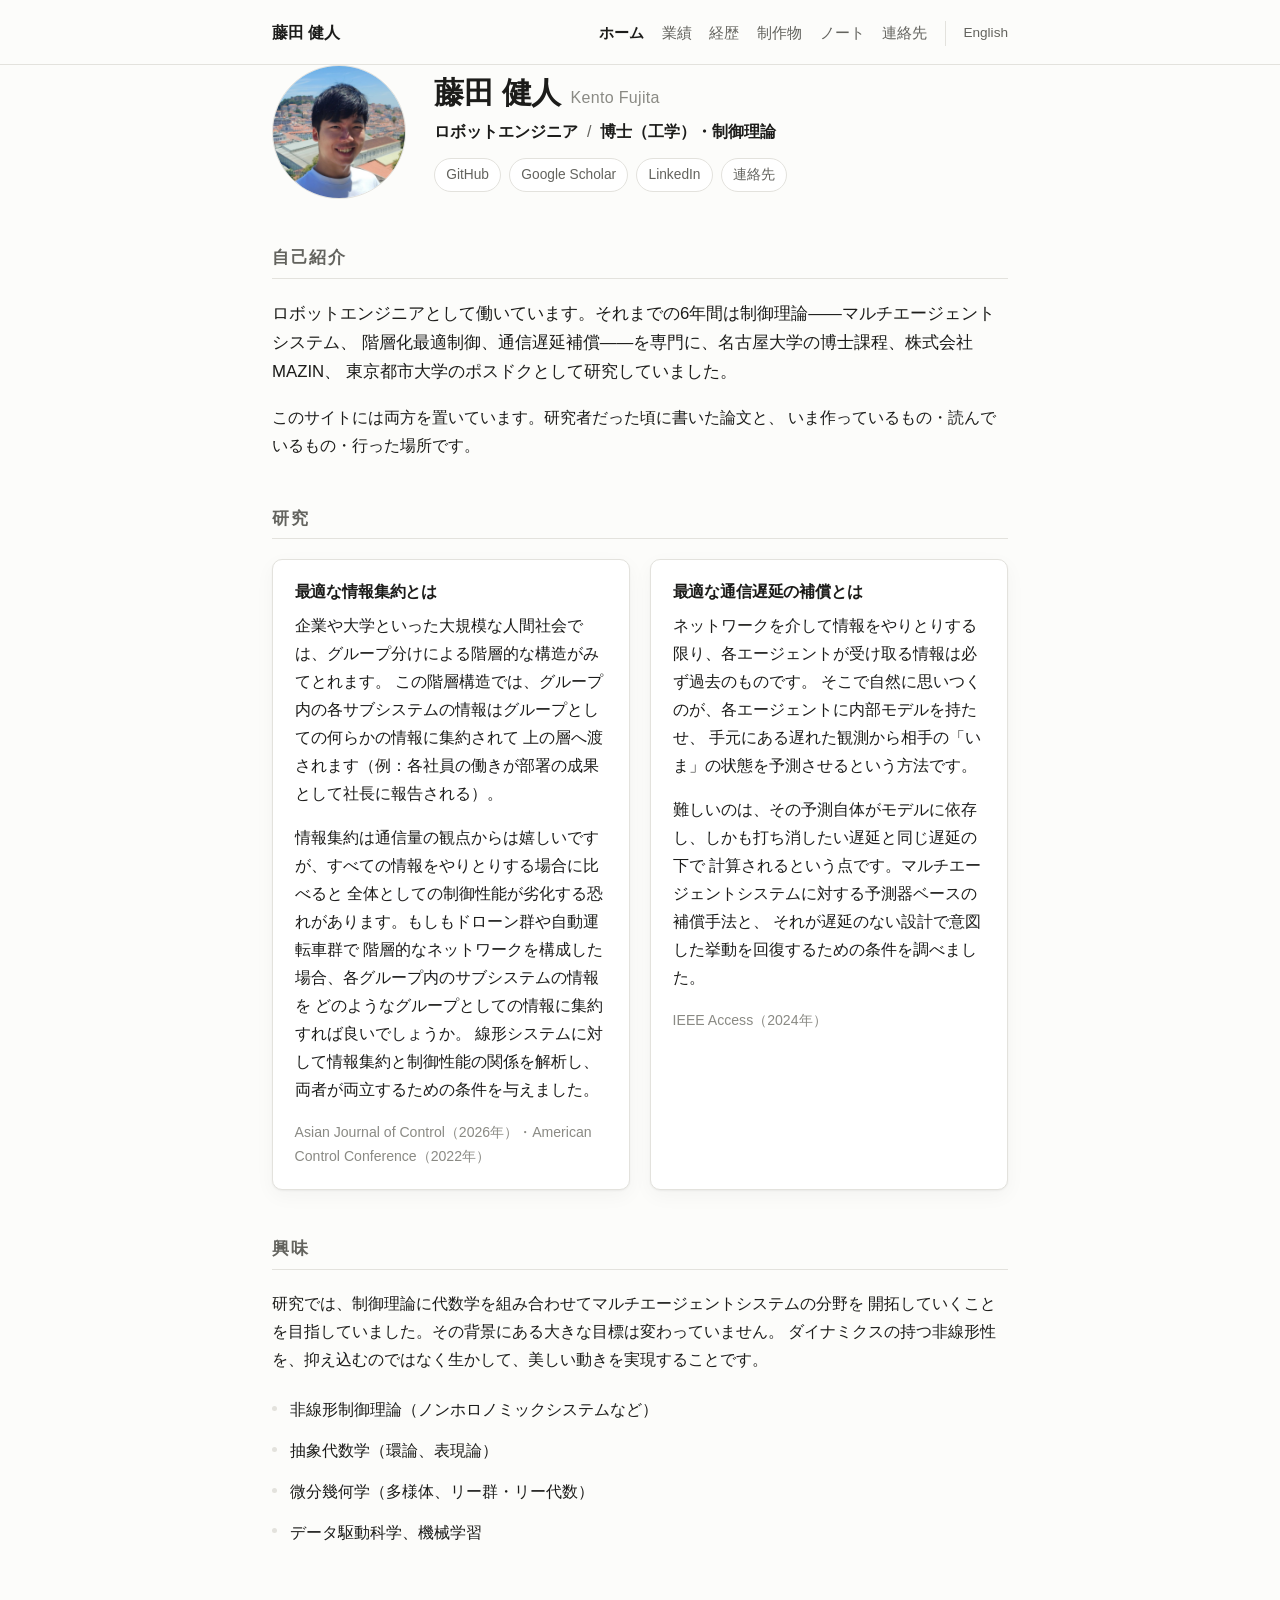
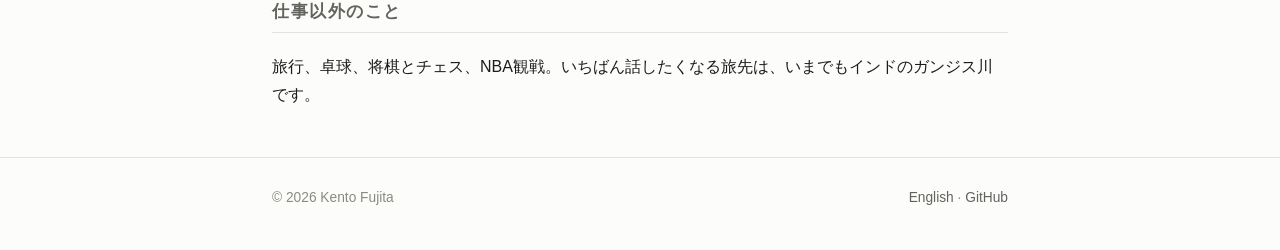
==== ja/index.html @ 8de70c78 "Initial site: bilingual personal site on GitHub Pages Migrated from Google Sites (sites.google.com/v" ====
<!doctype html>
<html lang="ja">
<head>
<meta charset="utf-8">
<meta name="viewport" content="width=device-width, initial-scale=1">
<title>藤田健人</title>
<meta name="description" content="藤田健人（Kento Fujita）— ロボットエンジニア、博士（工学）。マルチエージェントシステム、階層化最適制御、通信遅延補償。">
<link rel="stylesheet" href="/assets/style.css">
</head>
<body>

<header class="site-header">
  <div class="wrap">
    <a class="brand" href="/ja/">藤田 健人</a>
    <nav class="site-nav">
      <a href="/ja/" aria-current="page">ホーム</a>
      <a href="/ja/publications.html">業績</a>
      <a href="/ja/cv.html">経歴</a>
      <a href="/ja/works.html">制作物</a>
      <a href="/ja/notes/">ノート</a>
      <a href="/ja/contact.html">連絡先</a>
      <span class="lang-switch"><a href="/">English</a></span>
    </nav>
  </div>
</header>

<main class="wrap">

  <div class="hero">
    <img class="hero-photo" src="/assets/img/profile.jpg" alt="藤田健人" width="600" height="600">
    <div class="hero-text">
      <h1>藤田 健人<span class="name-ja">Kento Fujita</span></h1>
      <p class="role"><strong>ロボットエンジニア</strong> &nbsp;/&nbsp; <strong>博士（工学）・制御理論</strong></p>
      <ul class="linkrow">
        <li><a href="https://github.com/KennyFujita">GitHub</a></li>
        <li><a href="https://scholar.google.com/citations?hl=en&amp;user=qDLfMhMAAAAJ">Google Scholar</a></li>
        <li><a href="https://www.linkedin.com/in/fujita-kento-control/">LinkedIn</a></li>
        <li><a href="/ja/contact.html">連絡先</a></li>
      </ul>
    </div>
  </div>

  <section>
    <h2>自己紹介</h2>
    <p class="lead">
      ロボットエンジニアとして働いています。それまでの6年間は制御理論——マルチエージェントシステム、
      階層化最適制御、通信遅延補償——を専門に、名古屋大学の博士課程、株式会社MAZIN、
      東京都市大学のポスドクとして研究していました。
    </p>
    <p>
      このサイトには両方を置いています。研究者だった頃に書いた論文と、
      いま作っているもの・読んでいるもの・行った場所です。
    </p>
  </section>

  <section>
    <h2>研究</h2>
    <div class="cards">

      <article class="card">
        <h3>最適な情報集約とは</h3>
        <p>
          企業や大学といった大規模な人間社会では、グループ分けによる階層的な構造がみてとれます。
          この階層構造では、グループ内の各サブシステムの情報はグループとしての何らかの情報に集約されて
          上の層へ渡されます（例：各社員の働きが部署の成果として社長に報告される）。
        </p>
        <p>
          情報集約は通信量の観点からは嬉しいですが、すべての情報をやりとりする場合に比べると
          全体としての制御性能が劣化する恐れがあります。もしもドローン群や自動運転車群で
          階層的なネットワークを構成した場合、各グループ内のサブシステムの情報を
          どのようなグループとしての情報に集約すれば良いでしょうか。
          線形システムに対して情報集約と制御性能の関係を解析し、
          両者が両立するための条件を与えました。
        </p>
        <p class="note">
          Asian Journal of Control（2026年）・American Control Conference（2022年）
        </p>
      </article>

      <article class="card">
        <h3>最適な通信遅延の補償とは</h3>
        <p>
          ネットワークを介して情報をやりとりする限り、各エージェントが受け取る情報は必ず過去のものです。
          そこで自然に思いつくのが、各エージェントに内部モデルを持たせ、
          手元にある遅れた観測から相手の「いま」の状態を予測させるという方法です。
        </p>
        <p>
          難しいのは、その予測自体がモデルに依存し、しかも打ち消したい遅延と同じ遅延の下で
          計算されるという点です。マルチエージェントシステムに対する予測器ベースの補償手法と、
          それが遅延のない設計で意図した挙動を回復するための条件を調べました。
        </p>
        <p class="note">
          IEEE Access（2024年）
        </p>
      </article>

    </div>
  </section>

  <section>
    <h2>興味</h2>
    <p>
      研究では、制御理論に代数学を組み合わせてマルチエージェントシステムの分野を
      開拓していくことを目指していました。その背景にある大きな目標は変わっていません。
      ダイナミクスの持つ非線形性を、抑え込むのではなく生かして、美しい動きを実現することです。
    </p>
    <ul class="plain-list">
      <li>非線形制御理論（ノンホロノミックシステムなど）</li>
      <li>抽象代数学（環論、表現論）</li>
      <li>微分幾何学（多様体、リー群・リー代数）</li>
      <li>データ駆動科学、機械学習</li>
    </ul>
  </section>

  <section>
    <h2>仕事以外のこと</h2>
    <p>
      旅行、卓球、将棋とチェス、NBA観戦。いちばん話したくなる旅先は、いまでもインドのガンジス川です。
    </p>
  </section>

</main>

<footer class="site-footer">
  <div class="wrap">
    <span>© 2026 Kento Fujita</span>
    <span><a href="/">English</a> · <a href="https://github.com/KennyFujita">GitHub</a></span>
  </div>
</footer>

</body>
</html>
---- assets/style.css ----
/* ==========================================================================
   Kento Fujita — personal site
   Single stylesheet for every page (English and Japanese).
   No build step, no external fonts, no JavaScript.
   ========================================================================== */

:root {
  --bg: #fcfcfa;
  --surface: #ffffff;
  --fg: #1c1c1a;
  --muted: #63635e;
  --faint: #8a8a84;
  --border: #e3e2dd;
  --accent: #275b87;
  --accent-soft: #eef3f8;
  --shadow: 0 1px 2px rgba(20, 20, 18, 0.05), 0 6px 20px rgba(20, 20, 18, 0.04);
  --radius: 10px;
  --measure: 46rem;
}

@media (prefers-color-scheme: dark) {
  :root {
    --bg: #16171a;
    --surface: #1e1f23;
    --fg: #e7e7e4;
    --muted: #a6a6a1;
    --faint: #85857f;
    --border: #2e3036;
    --accent: #8ab6dd;
    --accent-soft: #222932;
    --shadow: 0 1px 2px rgba(0, 0, 0, 0.3), 0 6px 20px rgba(0, 0, 0, 0.25);
  }
}

/* The theme toggle on hosted pages stamps data-theme on <html>; it must win. */
:root[data-theme="light"] {
  --bg: #fcfcfa;
  --surface: #ffffff;
  --fg: #1c1c1a;
  --muted: #63635e;
  --faint: #8a8a84;
  --border: #e3e2dd;
  --accent: #275b87;
  --accent-soft: #eef3f8;
}

:root[data-theme="dark"] {
  --bg: #16171a;
  --surface: #1e1f23;
  --fg: #e7e7e4;
  --muted: #a6a6a1;
  --faint: #85857f;
  --border: #2e3036;
  --accent: #8ab6dd;
  --accent-soft: #222932;
}

/* --------------------------------------------------------------- base ---- */

html {
  -webkit-text-size-adjust: 100%;
}

body {
  margin: 0;
  background: var(--bg);
  color: var(--fg);
  font-family: -apple-system, BlinkMacSystemFont, "Segoe UI", "Helvetica Neue",
    "Hiragino Sans", "Hiragino Kaku Gothic ProN", "Noto Sans JP", Meiryo,
    sans-serif;
  font-size: 16px;
  line-height: 1.75;
  font-feature-settings: "palt" 1;
}

a {
  color: var(--accent);
  text-decoration: none;
  border-bottom: 1px solid transparent;
}

a:hover {
  border-bottom-color: currentColor;
}

h1,
h2,
h3 {
  line-height: 1.35;
  font-weight: 650;
  letter-spacing: -0.01em;
}

p {
  margin: 0 0 1em;
}

img {
  max-width: 100%;
  height: auto;
}

code {
  font-family: ui-monospace, SFMono-Regular, Menlo, Consolas, monospace;
  font-size: 0.9em;
  background: var(--accent-soft);
  padding: 0.1em 0.35em;
  border-radius: 4px;
}

/* ------------------------------------------------------------- layout ---- */

.wrap {
  max-width: var(--measure);
  margin: 0 auto;
  padding: 0 1.25rem;
}

main {
  padding: 2.5rem 0 4rem;
}

section {
  margin: 0 0 3rem;
}

section > h2 {
  font-size: 1.05rem;
  text-transform: uppercase;
  letter-spacing: 0.09em;
  color: var(--muted);
  font-weight: 600;
  margin: 0 0 1.25rem;
  padding-bottom: 0.5rem;
  border-bottom: 1px solid var(--border);
}

/* ------------------------------------------------------------- header ---- */

.site-header {
  border-bottom: 1px solid var(--border);
  background: var(--bg);
}

.site-header .wrap {
  display: flex;
  flex-wrap: wrap;
  align-items: baseline;
  gap: 0.5rem 1.5rem;
  padding-top: 1.1rem;
  padding-bottom: 1.1rem;
}

.brand {
  font-weight: 650;
  font-size: 1.02rem;
  color: var(--fg);
  letter-spacing: -0.01em;
  border-bottom: none;
}

.brand:hover {
  color: var(--accent);
}

.site-nav {
  display: flex;
  flex-wrap: wrap;
  gap: 0.25rem 1.1rem;
  margin-left: auto;
  font-size: 0.92rem;
}

.site-nav a {
  color: var(--muted);
  border-bottom: none;
}

.site-nav a:hover {
  color: var(--fg);
}

.site-nav a[aria-current="page"] {
  color: var(--fg);
  font-weight: 600;
}

.lang-switch {
  font-size: 0.85rem;
  color: var(--faint);
  padding-left: 1.1rem;
  border-left: 1px solid var(--border);
}

/* --------------------------------------------------------------- hero ---- */

.hero {
  display: flex;
  flex-wrap: wrap;
  align-items: center;
  gap: 1.75rem;
  margin-bottom: 3rem;
}

.hero-photo {
  width: 132px;
  height: 132px;
  border-radius: 50%;
  object-fit: cover;
  background: var(--accent-soft);
  border: 1px solid var(--border);
  flex: none;
}

.hero-photo--placeholder {
  display: flex;
  align-items: center;
  justify-content: center;
  color: var(--faint);
  font-size: 0.72rem;
  text-align: center;
  line-height: 1.4;
  padding: 0.5rem;
  box-sizing: border-box;
}

.hero-text {
  flex: 1 1 16rem;
}

.hero h1 {
  margin: 0 0 0.3rem;
  font-size: 1.9rem;
}

.hero .name-ja {
  color: var(--faint);
  font-size: 1rem;
  font-weight: 400;
  margin-left: 0.6rem;
  letter-spacing: 0.02em;
}

.hero .role {
  margin: 0 0 0.75rem;
  color: var(--muted);
  font-size: 1rem;
}

.hero .role strong {
  color: var(--fg);
  font-weight: 600;
}

/* -------------------------------------------------------------- links ---- */

.linkrow {
  display: flex;
  flex-wrap: wrap;
  gap: 0.5rem;
  margin: 0;
  padding: 0;
  list-style: none;
}

.linkrow a {
  display: inline-block;
  font-size: 0.86rem;
  padding: 0.25rem 0.7rem;
  border: 1px solid var(--border);
  border-radius: 999px;
  color: var(--muted);
  background: var(--surface);
}

.linkrow a:hover {
  color: var(--accent);
  border-color: var(--accent);
}

/* ---------------------------------------------------------- text bits ---- */

.lead {
  font-size: 1.05rem;
}

.muted {
  color: var(--muted);
}

.note {
  font-size: 0.88rem;
  color: var(--faint);
}

/* ------------------------------------------------------------- cards ----- */

.cards {
  display: grid;
  gap: 1.25rem;
  grid-template-columns: repeat(auto-fit, minmax(17rem, 1fr));
}

.card {
  background: var(--surface);
  border: 1px solid var(--border);
  border-radius: var(--radius);
  padding: 1.25rem 1.35rem;
  box-shadow: var(--shadow);
}

.card h3 {
  margin: 0 0 0.6rem;
  font-size: 1.02rem;
}

.card p:last-child {
  margin-bottom: 0;
}

.card .card-meta {
  font-size: 0.82rem;
  color: var(--faint);
  margin-bottom: 0.5rem;
}

/* ------------------------------------------------------- publications ---- */

.pub-group {
  margin-bottom: 2.25rem;
}

.pub-group h3 {
  font-size: 0.95rem;
  margin: 0 0 0.9rem;
  color: var(--fg);
}

.pub-list {
  margin: 0;
  padding: 0;
  list-style: none;
  counter-reset: pub;
}

.pub-list > li {
  position: relative;
  padding: 0 0 1.05rem 2.2rem;
  counter-increment: pub;
}

.pub-list > li::before {
  content: "[" counter(pub) "]";
  position: absolute;
  left: 0;
  top: 0;
  color: var(--faint);
  font-size: 0.85rem;
  font-variant-numeric: tabular-nums;
}

.pub-list .authors {
  color: var(--fg);
}

.pub-list .title {
  font-weight: 600;
}

.pub-list .venue {
  color: var(--muted);
  font-style: italic;
}

.pub-list .orig {
  display: block;
  font-size: 0.85rem;
  color: var(--faint);
  font-style: normal;
}

.pub-list .self {
  text-decoration: underline;
  text-underline-offset: 0.2em;
  text-decoration-thickness: 1px;
}

.pub-list .award {
  display: inline-block;
  font-size: 0.78rem;
  color: var(--accent);
  background: var(--accent-soft);
  border-radius: 4px;
  padding: 0 0.4em;
  margin-left: 0.3em;
  white-space: nowrap;
}

/* ----------------------------------------------------------------- cv ---- */

.timeline {
  margin: 0;
  padding: 0;
  list-style: none;
}

.timeline > li {
  display: flex;
  flex-wrap: wrap;
  gap: 0.1rem 1.5rem;
  padding: 0.75rem 0;
  border-bottom: 1px dashed var(--border);
}

.timeline > li:last-child {
  border-bottom: none;
}

.timeline .when {
  flex: 0 0 9.5rem;
  color: var(--muted);
  font-size: 0.88rem;
  font-variant-numeric: tabular-nums;
  padding-top: 0.15rem;
}

.timeline .what {
  flex: 1 1 16rem;
}

.timeline .what strong {
  font-weight: 600;
}

.timeline .what .sub {
  display: block;
  color: var(--muted);
  font-size: 0.89rem;
}

.plain-list {
  margin: 0;
  padding: 0;
  list-style: none;
}

.plain-list > li {
  padding: 0.4rem 0 0.4rem 1.1rem;
  position: relative;
}

.plain-list > li::before {
  content: "";
  position: absolute;
  left: 0;
  top: 1.02em;
  width: 5px;
  height: 5px;
  border-radius: 50%;
  background: var(--border);
}

.plain-list .when {
  color: var(--faint);
  font-size: 0.88rem;
}

/* -------------------------------------------------------------- notes ---- */

.note-list {
  margin: 0;
  padding: 0;
  list-style: none;
}

.note-list > li {
  padding: 0.85rem 0;
  border-bottom: 1px solid var(--border);
  display: flex;
  flex-wrap: wrap;
  align-items: baseline;
  gap: 0.3rem 0.9rem;
}

.note-list .date {
  color: var(--faint);
  font-size: 0.85rem;
  font-variant-numeric: tabular-nums;
  flex: 0 0 6rem;
}

.tag {
  display: inline-block;
  font-size: 0.74rem;
  letter-spacing: 0.04em;
  text-transform: uppercase;
  color: var(--muted);
  border: 1px solid var(--border);
  border-radius: 999px;
  padding: 0 0.55em;
}

.empty-state {
  border: 1px dashed var(--border);
  border-radius: var(--radius);
  padding: 2rem 1.5rem;
  text-align: center;
  color: var(--muted);
}

/* ------------------------------------------------------------- footer ---- */

.site-footer {
  border-top: 1px solid var(--border);
  padding: 1.75rem 0 2.5rem;
  color: var(--faint);
  font-size: 0.86rem;
}

.site-footer .wrap {
  display: flex;
  flex-wrap: wrap;
  gap: 0.4rem 1.25rem;
  justify-content: space-between;
}

.site-footer a {
  color: var(--muted);
}

/* --------------------------------------------------------- small screens - */

@media (max-width: 34rem) {
  .hero {
    gap: 1.25rem;
  }

  .hero-photo {
    width: 96px;
    height: 96px;
  }

  .hero h1 {
    font-size: 1.6rem;
  }

  .hero .name-ja {
    display: block;
    margin-left: 0;
  }

  .timeline .when {
    flex-basis: 100%;
  }

  .note-list .date {
    flex-basis: auto;
  }
}

/* ---------------------------------------------------------------- print -- */

@media print {
  .site-header,
  .site-footer,
  .linkrow {
    display: none;
  }

  body {
    background: #fff;
    color: #000;
    font-size: 11pt;
  }

  a {
    color: #000;
  }
}
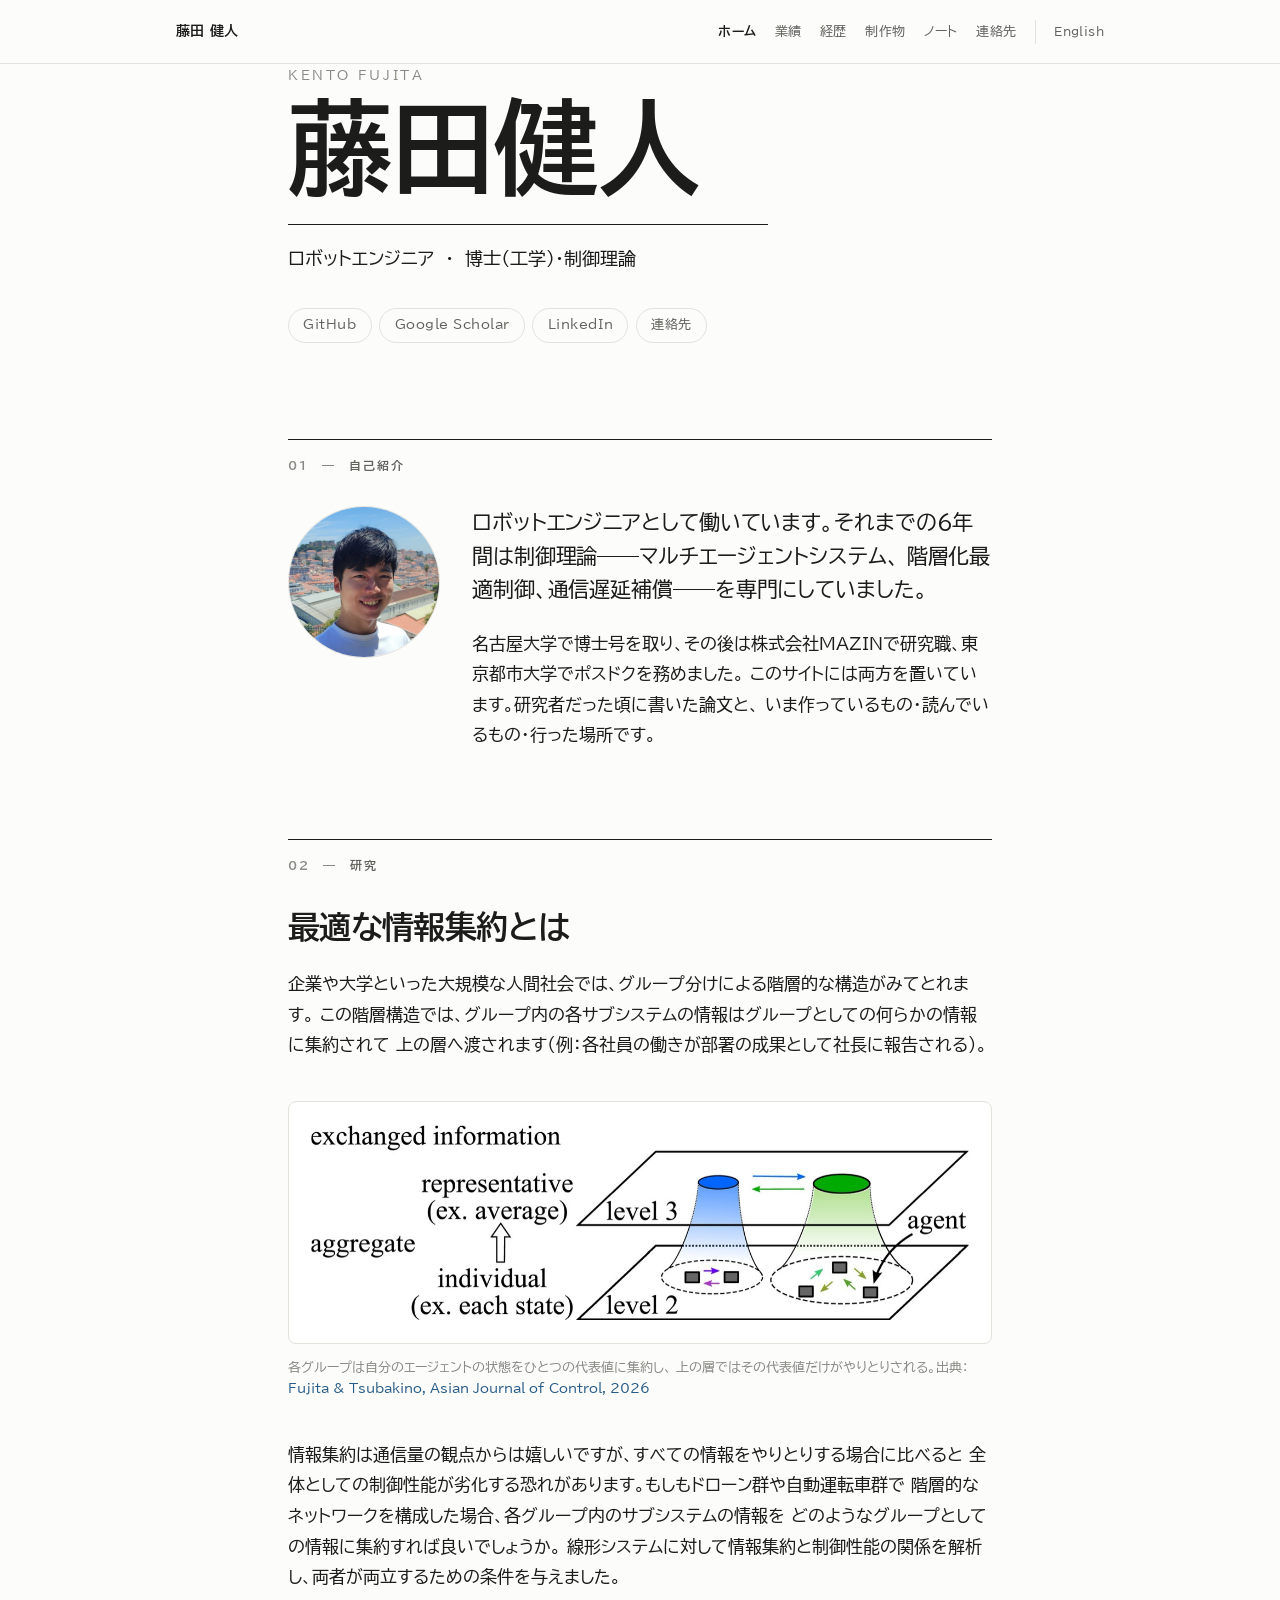
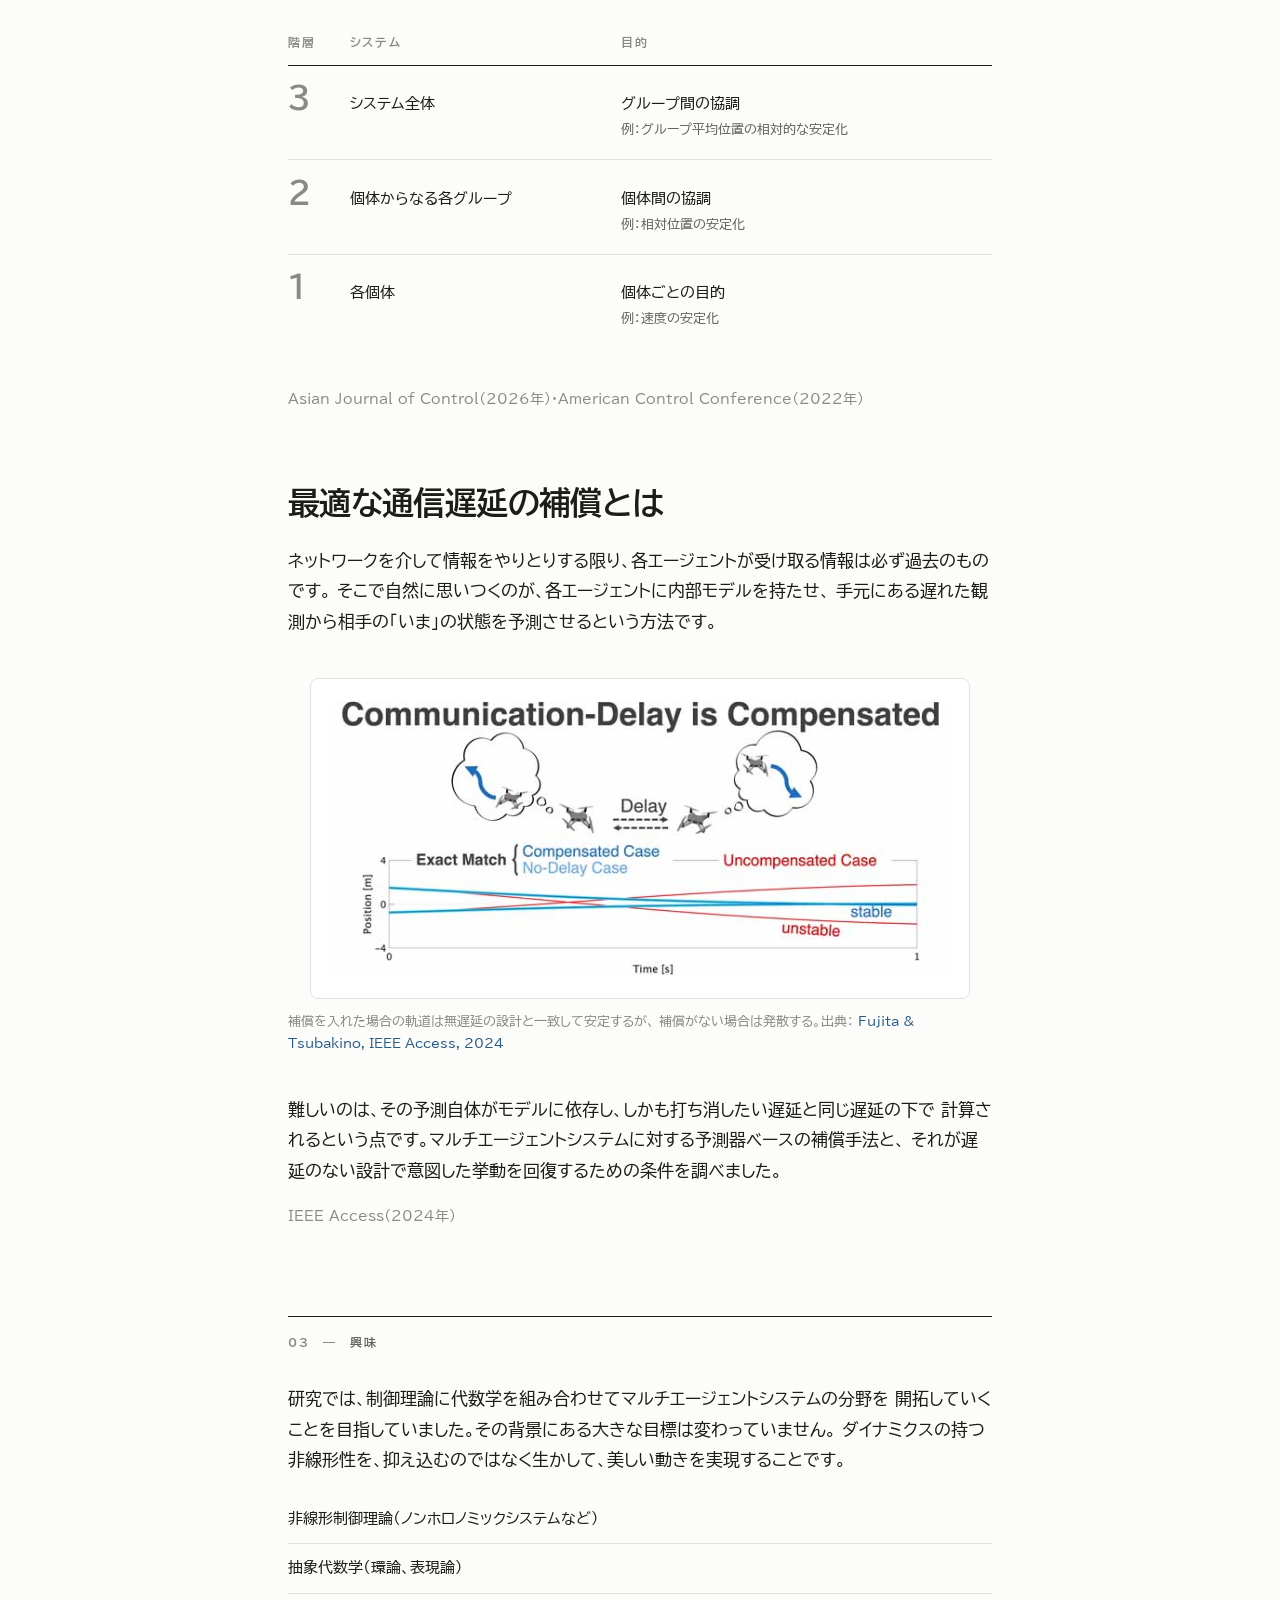
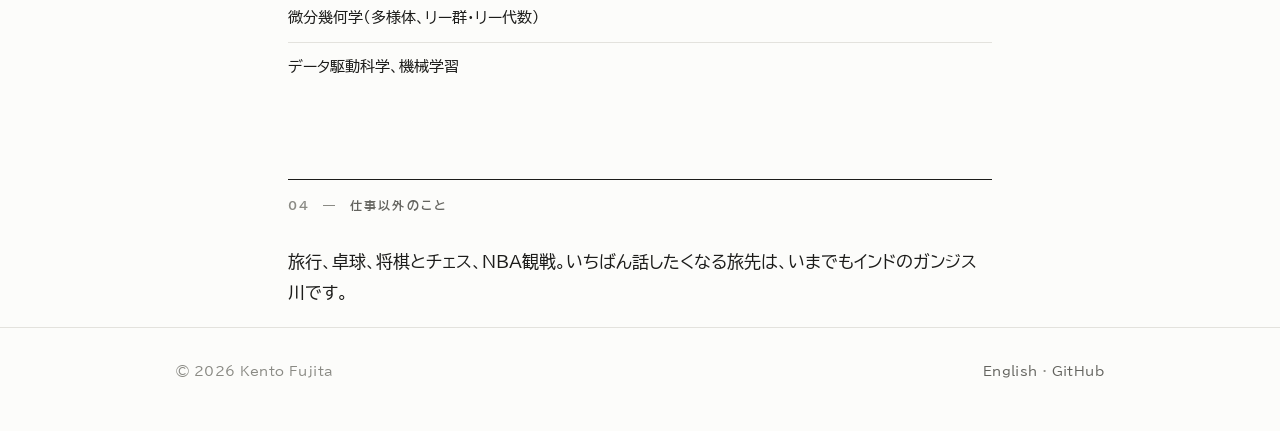
==== commit 379664aa: "Redesign around type scale, and illustrate both research topics - style: display type up to ~6.5x bo" ====
--- a/ja/index.html
+++ b/ja/index.html
@@ -27,74 +27,120 @@
 <main class="wrap">
 
   <div class="hero">
-    <img class="hero-photo" src="/assets/img/profile.jpg" alt="藤田健人" width="600" height="600">
-    <div class="hero-text">
-      <h1>藤田 健人<span class="name-ja">Kento Fujita</span></h1>
-      <p class="role"><strong>ロボットエンジニア</strong> &nbsp;/&nbsp; <strong>博士（工学）・制御理論</strong></p>
-      <ul class="linkrow">
-        <li><a href="https://github.com/KennyFujita">GitHub</a></li>
-        <li><a href="https://scholar.google.com/citations?hl=en&amp;user=qDLfMhMAAAAJ">Google Scholar</a></li>
-        <li><a href="https://www.linkedin.com/in/fujita-kento-control/">LinkedIn</a></li>
-        <li><a href="/ja/contact.html">連絡先</a></li>
-      </ul>
-    </div>
+    <p class="hero-latin">Kento Fujita</p>
+    <h1 class="hero-name">藤田健人</h1>
+    <p class="hero-role">ロボットエンジニア &nbsp;·&nbsp; 博士（工学）・制御理論</p>
+    <ul class="linkrow">
+      <li><a href="https://github.com/KennyFujita">GitHub</a></li>
+      <li><a href="https://scholar.google.com/citations?hl=en&amp;user=qDLfMhMAAAAJ">Google Scholar</a></li>
+      <li><a href="https://www.linkedin.com/in/fujita-kento-control/">LinkedIn</a></li>
+      <li><a href="/ja/contact.html">連絡先</a></li>
+    </ul>
   </div>
 
   <section>
     <h2>自己紹介</h2>
-    <p class="lead">
-      ロボットエンジニアとして働いています。それまでの6年間は制御理論——マルチエージェントシステム、
-      階層化最適制御、通信遅延補償——を専門に、名古屋大学の博士課程、株式会社MAZIN、
-      東京都市大学のポスドクとして研究していました。
-    </p>
-    <p>
-      このサイトには両方を置いています。研究者だった頃に書いた論文と、
-      いま作っているもの・読んでいるもの・行った場所です。
-    </p>
+    <div class="about">
+      <img class="about-photo" src="/assets/img/profile.jpg" alt="藤田健人" width="600" height="600">
+      <div class="about-text">
+        <p class="lead">
+          ロボットエンジニアとして働いています。それまでの6年間は制御理論——マルチエージェントシステム、
+          階層化最適制御、通信遅延補償——を専門にしていました。
+        </p>
+        <p>
+          名古屋大学で博士号を取り、その後は株式会社MAZINで研究職、東京都市大学でポスドクを務めました。
+          このサイトには両方を置いています。研究者だった頃に書いた論文と、
+          いま作っているもの・読んでいるもの・行った場所です。
+        </p>
+      </div>
+    </div>
   </section>
 
   <section>
     <h2>研究</h2>
-    <div class="cards">
 
-      <article class="card">
-        <h3>最適な情報集約とは</h3>
-        <p>
-          企業や大学といった大規模な人間社会では、グループ分けによる階層的な構造がみてとれます。
-          この階層構造では、グループ内の各サブシステムの情報はグループとしての何らかの情報に集約されて
-          上の層へ渡されます（例：各社員の働きが部署の成果として社長に報告される）。
-        </p>
-        <p>
-          情報集約は通信量の観点からは嬉しいですが、すべての情報をやりとりする場合に比べると
-          全体としての制御性能が劣化する恐れがあります。もしもドローン群や自動運転車群で
-          階層的なネットワークを構成した場合、各グループ内のサブシステムの情報を
-          どのようなグループとしての情報に集約すれば良いでしょうか。
-          線形システムに対して情報集約と制御性能の関係を解析し、
-          両者が両立するための条件を与えました。
-        </p>
-        <p class="note">
-          Asian Journal of Control（2026年）・American Control Conference（2022年）
-        </p>
-      </article>
+    <article class="research-item">
+      <h3>最適な情報集約とは</h3>
+      <p>
+        企業や大学といった大規模な人間社会では、グループ分けによる階層的な構造がみてとれます。
+        この階層構造では、グループ内の各サブシステムの情報はグループとしての何らかの情報に集約されて
+        上の層へ渡されます（例：各社員の働きが部署の成果として社長に報告される）。
+      </p>
 
-      <article class="card">
-        <h3>最適な通信遅延の補償とは</h3>
-        <p>
-          ネットワークを介して情報をやりとりする限り、各エージェントが受け取る情報は必ず過去のものです。
-          そこで自然に思いつくのが、各エージェントに内部モデルを持たせ、
-          手元にある遅れた観測から相手の「いま」の状態を予測させるという方法です。
-        </p>
-        <p>
-          難しいのは、その予測自体がモデルに依存し、しかも打ち消したい遅延と同じ遅延の下で
-          計算されるという点です。マルチエージェントシステムに対する予測器ベースの補償手法と、
-          それが遅延のない設計で意図した挙動を回復するための条件を調べました。
-        </p>
-        <p class="note">
-          IEEE Access（2024年）
-        </p>
-      </article>
+      <figure>
+        <img src="/assets/img/fig-aggregation.jpg" alt="下の層にいる各グループのエージェントの状態が、ひとつの代表値に集約され、上の層ではその代表値だけがやりとりされる様子">
+        <figcaption>
+          各グループは自分のエージェントの状態をひとつの代表値に集約し、
+          上の層ではその代表値だけがやりとりされる。出典：
+          <a href="https://doi.org/10.1002/asjc.3786">Fujita &amp; Tsubakino, Asian Journal of Control, 2026</a>
+        </figcaption>
+      </figure>
 
-    </div>
+      <p>
+        情報集約は通信量の観点からは嬉しいですが、すべての情報をやりとりする場合に比べると
+        全体としての制御性能が劣化する恐れがあります。もしもドローン群や自動運転車群で
+        階層的なネットワークを構成した場合、各グループ内のサブシステムの情報を
+        どのようなグループとしての情報に集約すれば良いでしょうか。
+        線形システムに対して情報集約と制御性能の関係を解析し、両者が両立するための条件を与えました。
+      </p>
+
+      <div class="table-scroll">
+        <table class="level-table">
+          <thead>
+            <tr><th>階層</th><th>システム</th><th>目的</th></tr>
+          </thead>
+          <tbody>
+            <tr>
+              <td class="lv">3</td>
+              <td>システム全体</td>
+              <td>グループ間の協調<span class="eg">例：グループ平均位置の相対的な安定化</span></td>
+            </tr>
+            <tr>
+              <td class="lv">2</td>
+              <td>個体からなる各グループ</td>
+              <td>個体間の協調<span class="eg">例：相対位置の安定化</span></td>
+            </tr>
+            <tr>
+              <td class="lv">1</td>
+              <td>各個体</td>
+              <td>個体ごとの目的<span class="eg">例：速度の安定化</span></td>
+            </tr>
+          </tbody>
+        </table>
+      </div>
+
+      <p class="note">
+        Asian Journal of Control（2026年）・American Control Conference（2022年）
+      </p>
+    </article>
+
+    <article class="research-item">
+      <h3>最適な通信遅延の補償とは</h3>
+      <p>
+        ネットワークを介して情報をやりとりする限り、各エージェントが受け取る情報は必ず過去のものです。
+        そこで自然に思いつくのが、各エージェントに内部モデルを持たせ、
+        手元にある遅れた観測から相手の「いま」の状態を予測させるという方法です。
+      </p>
+
+      <figure class="figure--natural">
+        <img src="/assets/img/fig-delay.jpg" alt="通信遅延のもとで各エージェントが互いの状態を予測する様子。補償ありの軌道は無遅延の場合と一致して安定し、補償なしの軌道は発散する。">
+        <figcaption>
+          補償を入れた場合の軌道は無遅延の設計と一致して安定するが、
+          補償がない場合は発散する。出典：
+          <a href="https://doi.org/10.1109/ACCESS.2024.3520957">Fujita &amp; Tsubakino, IEEE Access, 2024</a>
+        </figcaption>
+      </figure>
+
+      <p>
+        難しいのは、その予測自体がモデルに依存し、しかも打ち消したい遅延と同じ遅延の下で
+        計算されるという点です。マルチエージェントシステムに対する予測器ベースの補償手法と、
+        それが遅延のない設計で意図した挙動を回復するための条件を調べました。
+      </p>
+      <p class="note">
+        IEEE Access（2024年）
+      </p>
+    </article>
+
   </section>
 
   <section>
--- a/assets/style.css
+++ b/assets/style.css
@@ -1,8 +1,23 @@
 /* ==========================================================================
    Kento Fujita — personal site
    Single stylesheet for every page (English and Japanese).
-   No build step, no external fonts, no JavaScript.
+   No build step, no JavaScript.
+
+   Typography-led layout: the page is carried by scale contrast and whitespace
+   rather than imagery. Display type is ~4x the body size, sections are
+   numbered by CSS counters, and text sits on a narrow measure while figures
+   break out wider.
+
+   Japanese text uses BIZ UDPGothic (Morisawa, SIL OFL) — a universal-design
+   gothic. Google Fonts splits it into ~250 unicode-range subsets, so a page
+   only downloads the few chunks its characters actually need.
+   Latin text keeps the system UI font, which sits earlier in the stack.
    ========================================================================== */
+
+@import url("https://fonts.googleapis.com/css2?family=BIZ+UDPGothic:wght@400;700&display=swap");
+
+/* Palette is unchanged from the first version — only the type scale moved.
+   --rule is the hairline under section headings; it tracks the text colour. */
 
 :root {
   --bg: #fcfcfa;
@@ -11,11 +26,12 @@
   --muted: #63635e;
   --faint: #8a8a84;
   --border: #e3e2dd;
+  --rule: #1c1c1a;
   --accent: #275b87;
   --accent-soft: #eef3f8;
-  --shadow: 0 1px 2px rgba(20, 20, 18, 0.05), 0 6px 20px rgba(20, 20, 18, 0.04);
-  --radius: 10px;
-  --measure: 46rem;
+  --radius: 8px;
+  --measure: 44rem;
+  --wide: 58rem;
 }
 
 @media (prefers-color-scheme: dark) {
@@ -26,13 +42,12 @@
     --muted: #a6a6a1;
     --faint: #85857f;
     --border: #2e3036;
+    --rule: #e7e7e4;
     --accent: #8ab6dd;
     --accent-soft: #222932;
-    --shadow: 0 1px 2px rgba(0, 0, 0, 0.3), 0 6px 20px rgba(0, 0, 0, 0.25);
-  }
-}
-
-/* The theme toggle on hosted pages stamps data-theme on <html>; it must win. */
+  }
+}
+
 :root[data-theme="light"] {
   --bg: #fcfcfa;
   --surface: #ffffff;
@@ -40,6 +55,7 @@
   --muted: #63635e;
   --faint: #8a8a84;
   --border: #e3e2dd;
+  --rule: #1c1c1a;
   --accent: #275b87;
   --accent-soft: #eef3f8;
 }
@@ -51,6 +67,7 @@
   --muted: #a6a6a1;
   --faint: #85857f;
   --border: #2e3036;
+  --rule: #e7e7e4;
   --accent: #8ab6dd;
   --accent-soft: #222932;
 }
@@ -66,11 +83,10 @@
   background: var(--bg);
   color: var(--fg);
   font-family: -apple-system, BlinkMacSystemFont, "Segoe UI", "Helvetica Neue",
-    "Hiragino Sans", "Hiragino Kaku Gothic ProN", "Noto Sans JP", Meiryo,
-    sans-serif;
-  font-size: 16px;
-  line-height: 1.75;
-  font-feature-settings: "palt" 1;
+    "BIZ UDPGothic", "Hiragino Sans", "Hiragino Kaku Gothic ProN",
+    "Noto Sans JP", Meiryo, sans-serif;
+  font-size: 17px;
+  line-height: 1.8;
 }
 
 a {
@@ -83,16 +99,8 @@
   border-bottom-color: currentColor;
 }
 
-h1,
-h2,
-h3 {
-  line-height: 1.35;
-  font-weight: 650;
-  letter-spacing: -0.01em;
-}
-
 p {
-  margin: 0 0 1em;
+  margin: 0 0 1.1em;
 }
 
 img {
@@ -113,49 +121,124 @@
 .wrap {
   max-width: var(--measure);
   margin: 0 auto;
-  padding: 0 1.25rem;
+  padding: 0 1.5rem;
 }
 
 main {
-  padding: 2.5rem 0 4rem;
-}
-
-section {
-  margin: 0 0 3rem;
-}
-
-section > h2 {
-  font-size: 1.05rem;
+  padding: 4rem 0 6rem;
+  counter-reset: sec;
+}
+
+main > section {
+  margin: 0 0 5.5rem;
+  counter-increment: sec;
+}
+
+main > section:last-child {
+  margin-bottom: 0;
+}
+
+/* Numbered section rules: "01 — RESEARCH" over a hairline. */
+main > section > h2 {
+  font-size: 0.78rem;
+  font-weight: 600;
   text-transform: uppercase;
-  letter-spacing: 0.09em;
-  color: var(--muted);
-  font-weight: 600;
-  margin: 0 0 1.25rem;
-  padding-bottom: 0.5rem;
-  border-bottom: 1px solid var(--border);
+  letter-spacing: 0.18em;
+  color: var(--muted);
+  margin: 0 0 2rem;
+  padding-top: 1rem;
+  border-top: 1px solid var(--rule);
+  line-height: 1.5;
+}
+
+main > section > h2::before {
+  content: counter(sec, decimal-leading-zero) "\00a0\00a0—\00a0\00a0";
+  color: var(--faint);
+}
+
+/* --------------------------------------------------------------- hero ---- */
+
+.hero {
+  margin: 0 0 6rem;
+}
+
+.hero-name {
+  font-size: clamp(3.4rem, 13vw, 6.5rem);
+  line-height: 0.9;
+  letter-spacing: -0.04em;
+  font-weight: 700;
+  margin: 0 0 1.5rem;
+}
+
+:lang(ja) .hero-name {
+  letter-spacing: -0.01em;
+  line-height: 1.02;
+}
+
+.hero-latin {
+  font-size: 0.82rem;
+  letter-spacing: 0.2em;
+  text-transform: uppercase;
+  color: var(--faint);
+  margin: 0 0 0.4rem;
+}
+
+.hero-role {
+  font-size: 1.15rem;
+  color: var(--fg);
+  margin: 0 0 2rem;
+  padding-top: 1.1rem;
+  border-top: 1px solid var(--rule);
+  max-width: 30rem;
+}
+
+/* -------------------------------------------------------------- links ---- */
+
+.linkrow {
+  display: flex;
+  flex-wrap: wrap;
+  gap: 0.45rem;
+  margin: 0;
+  padding: 0;
+  list-style: none;
+}
+
+.linkrow a {
+  display: inline-block;
+  font-size: 0.82rem;
+  letter-spacing: 0.04em;
+  padding: 0.3rem 0.9rem;
+  border: 1px solid var(--border);
+  border-radius: 999px;
+  color: var(--muted);
+}
+
+.linkrow a:hover {
+  color: var(--accent);
+  border-color: var(--accent);
 }
 
 /* ------------------------------------------------------------- header ---- */
 
 .site-header {
   border-bottom: 1px solid var(--border);
-  background: var(--bg);
 }
 
 .site-header .wrap {
   display: flex;
   flex-wrap: wrap;
   align-items: baseline;
-  gap: 0.5rem 1.5rem;
-  padding-top: 1.1rem;
-  padding-bottom: 1.1rem;
+  gap: 0.4rem 1.5rem;
+  padding-top: 1.15rem;
+  padding-bottom: 1.15rem;
+  max-width: var(--wide);
 }
 
 .brand {
-  font-weight: 650;
-  font-size: 1.02rem;
+  font-weight: 700;
+  font-size: 0.9rem;
+  letter-spacing: 0.02em;
   color: var(--fg);
-  letter-spacing: -0.01em;
   border-bottom: none;
 }
 
@@ -166,9 +249,10 @@
 .site-nav {
   display: flex;
   flex-wrap: wrap;
-  gap: 0.25rem 1.1rem;
+  gap: 0.2rem 1.15rem;
   margin-left: auto;
-  font-size: 0.92rem;
+  font-size: 0.82rem;
+  letter-spacing: 0.03em;
 }
 
 .site-nav a {
@@ -182,136 +266,211 @@
 
 .site-nav a[aria-current="page"] {
   color: var(--fg);
-  font-weight: 600;
+  font-weight: 700;
 }
 
 .lang-switch {
-  font-size: 0.85rem;
-  color: var(--faint);
-  padding-left: 1.1rem;
+  font-size: 0.78rem;
+  color: var(--faint);
+  padding-left: 1.15rem;
   border-left: 1px solid var(--border);
 }
 
-/* --------------------------------------------------------------- hero ---- */
-
-.hero {
+/* -------------------------------------------------------------- about ---- */
+
+.about {
   display: flex;
   flex-wrap: wrap;
-  align-items: center;
-  gap: 1.75rem;
-  margin-bottom: 3rem;
-}
-
-.hero-photo {
-  width: 132px;
-  height: 132px;
+  gap: 2rem;
+  align-items: flex-start;
+}
+
+.about-photo {
+  width: 150px;
+  height: 150px;
   border-radius: 50%;
   object-fit: cover;
-  background: var(--accent-soft);
   border: 1px solid var(--border);
   flex: none;
 }
 
-.hero-photo--placeholder {
-  display: flex;
-  align-items: center;
-  justify-content: center;
-  color: var(--faint);
+.about-text {
+  flex: 1 1 20rem;
+}
+
+.about-text > :last-child {
+  margin-bottom: 0;
+}
+
+/* ---------------------------------------------------------- text bits ---- */
+
+/* The one paragraph per page that is allowed to be big. */
+.lead {
+  font-size: 1.3rem;
+  line-height: 1.6;
+  letter-spacing: -0.005em;
+  margin-bottom: 1.4rem;
+}
+
+.muted {
+  color: var(--muted);
+}
+
+.note {
+  font-size: 0.86rem;
+  line-height: 1.7;
+  color: var(--faint);
+}
+
+main > h1 {
+  font-size: clamp(2.2rem, 6vw, 3.2rem);
+  line-height: 1.05;
+  letter-spacing: -0.03em;
+  font-weight: 700;
+  margin: 0 0 0.6rem;
+}
+
+main > h1 + .note {
+  margin: 0 0 4rem;
+}
+
+/* ----------------------------------------------------------- research ---- */
+
+.research-item {
+  margin: 0 0 4.5rem;
+}
+
+.research-item:last-child {
+  margin-bottom: 0;
+}
+
+.research-item h3 {
+  font-size: clamp(1.5rem, 3.6vw, 2rem);
+  line-height: 1.25;
+  letter-spacing: -0.02em;
+  font-weight: 700;
+  margin: 0 0 1.4rem;
+  max-width: 24ch;
+}
+
+/* Figures break out wider than the text measure. */
+figure {
+  width: min(var(--wide), 100%);
+  margin: 2.5rem 0;
+}
+
+@media (min-width: 60rem) {
+  figure {
+    margin-left: 50%;
+    transform: translateX(-50%);
+  }
+}
+
+figure img {
+  display: block;
+  width: 100%;
+  box-sizing: border-box;
+  /* Paper figures are drawn on white; keep a light plate in both themes. */
+  background: #fff;
+  padding: 1.4rem;
+  border: 1px solid var(--border);
+  border-radius: var(--radius);
+}
+
+/* For source images that are smaller than the wide column — never upscale. */
+.figure--natural {
+  width: min(44rem, 100%);
+}
+
+.figure--natural img {
+  max-width: 660px;
+  margin-left: auto;
+  margin-right: auto;
+}
+
+figcaption {
+  font-size: 0.82rem;
+  line-height: 1.65;
+  color: var(--faint);
+  margin-top: 0.8rem;
+}
+
+/* ---------------------------------------------------------- level table -- */
+
+.table-scroll {
+  width: min(var(--wide), 100%);
+  overflow-x: auto;
+  margin: 2.5rem 0;
+}
+
+@media (min-width: 60rem) {
+  .table-scroll {
+    margin-left: 50%;
+    transform: translateX(-50%);
+  }
+}
+
+.level-table {
+  border-collapse: collapse;
+  width: 100%;
+  min-width: 34rem;
+  font-size: 0.94rem;
+}
+
+.level-table th {
+  text-align: left;
   font-size: 0.72rem;
-  text-align: center;
-  line-height: 1.4;
-  padding: 0.5rem;
-  box-sizing: border-box;
-}
-
-.hero-text {
-  flex: 1 1 16rem;
-}
-
-.hero h1 {
-  margin: 0 0 0.3rem;
+  text-transform: uppercase;
+  letter-spacing: 0.16em;
+  color: var(--faint);
+  font-weight: 600;
+  padding: 0 1rem 0.7rem 0;
+  border-bottom: 1px solid var(--rule);
+}
+
+.level-table td {
+  padding: 1.1rem 1rem 1.1rem 0;
+  border-bottom: 1px solid var(--border);
+  vertical-align: baseline;
+}
+
+.level-table tr:last-child td {
+  border-bottom: none;
+}
+
+.level-table .lv {
   font-size: 1.9rem;
-}
-
-.hero .name-ja {
-  color: var(--faint);
-  font-size: 1rem;
-  font-weight: 400;
-  margin-left: 0.6rem;
-  letter-spacing: 0.02em;
-}
-
-.hero .role {
-  margin: 0 0 0.75rem;
-  color: var(--muted);
-  font-size: 1rem;
-}
-
-.hero .role strong {
-  color: var(--fg);
-  font-weight: 600;
-}
-
-/* -------------------------------------------------------------- links ---- */
-
-.linkrow {
-  display: flex;
-  flex-wrap: wrap;
-  gap: 0.5rem;
-  margin: 0;
-  padding: 0;
-  list-style: none;
-}
-
-.linkrow a {
-  display: inline-block;
-  font-size: 0.86rem;
-  padding: 0.25rem 0.7rem;
-  border: 1px solid var(--border);
-  border-radius: 999px;
-  color: var(--muted);
-  background: var(--surface);
-}
-
-.linkrow a:hover {
-  color: var(--accent);
-  border-color: var(--accent);
-}
-
-/* ---------------------------------------------------------- text bits ---- */
-
-.lead {
-  font-size: 1.05rem;
-}
-
-.muted {
-  color: var(--muted);
-}
-
-.note {
-  font-size: 0.88rem;
-  color: var(--faint);
+  font-weight: 700;
+  line-height: 1;
+  color: var(--faint);
+  font-variant-numeric: tabular-nums;
+  width: 1.5em;
+}
+
+.level-table .eg {
+  display: block;
+  font-size: 0.84rem;
+  color: var(--muted);
 }
 
 /* ------------------------------------------------------------- cards ----- */
 
 .cards {
   display: grid;
-  gap: 1.25rem;
+  gap: 1.5rem;
   grid-template-columns: repeat(auto-fit, minmax(17rem, 1fr));
 }
 
 .card {
-  background: var(--surface);
   border: 1px solid var(--border);
   border-radius: var(--radius);
-  padding: 1.25rem 1.35rem;
-  box-shadow: var(--shadow);
+  padding: 1.5rem;
 }
 
 .card h3 {
-  margin: 0 0 0.6rem;
-  font-size: 1.02rem;
+  margin: 0 0 0.7rem;
+  font-size: 1.15rem;
+  letter-spacing: -0.01em;
 }
 
 .card p:last-child {
@@ -319,21 +478,17 @@
 }
 
 .card .card-meta {
-  font-size: 0.82rem;
-  color: var(--faint);
-  margin-bottom: 0.5rem;
+  font-size: 0.74rem;
+  text-transform: uppercase;
+  letter-spacing: 0.14em;
+  color: var(--faint);
+  margin-bottom: 0.6rem;
 }
 
 /* ------------------------------------------------------- publications ---- */
 
 .pub-group {
-  margin-bottom: 2.25rem;
-}
-
-.pub-group h3 {
-  font-size: 0.95rem;
-  margin: 0 0 0.9rem;
-  color: var(--fg);
+  margin-bottom: 2.5rem;
 }
 
 .pub-list {
@@ -345,26 +500,25 @@
 
 .pub-list > li {
   position: relative;
-  padding: 0 0 1.05rem 2.2rem;
+  padding: 0 0 1.4rem 2.6rem;
   counter-increment: pub;
+  font-size: 0.96rem;
+  line-height: 1.7;
 }
 
 .pub-list > li::before {
-  content: "[" counter(pub) "]";
+  content: counter(pub, decimal-leading-zero);
   position: absolute;
   left: 0;
-  top: 0;
-  color: var(--faint);
-  font-size: 0.85rem;
+  top: 0.28em;
+  color: var(--faint);
+  font-size: 0.76rem;
+  letter-spacing: 0.06em;
   font-variant-numeric: tabular-nums;
 }
 
-.pub-list .authors {
-  color: var(--fg);
-}
-
 .pub-list .title {
-  font-weight: 600;
+  font-weight: 700;
 }
 
 .pub-list .venue {
@@ -374,7 +528,7 @@
 
 .pub-list .orig {
   display: block;
-  font-size: 0.85rem;
+  font-size: 0.84rem;
   color: var(--faint);
   font-style: normal;
 }
@@ -387,11 +541,12 @@
 
 .pub-list .award {
   display: inline-block;
-  font-size: 0.78rem;
+  font-size: 0.74rem;
+  letter-spacing: 0.04em;
   color: var(--accent);
   background: var(--accent-soft);
   border-radius: 4px;
-  padding: 0 0.4em;
+  padding: 0 0.45em;
   margin-left: 0.3em;
   white-space: nowrap;
 }
@@ -407,9 +562,9 @@
 .timeline > li {
   display: flex;
   flex-wrap: wrap;
-  gap: 0.1rem 1.5rem;
-  padding: 0.75rem 0;
-  border-bottom: 1px dashed var(--border);
+  gap: 0.1rem 2rem;
+  padding: 1.1rem 0;
+  border-bottom: 1px solid var(--border);
 }
 
 .timeline > li:last-child {
@@ -418,10 +573,11 @@
 
 .timeline .when {
   flex: 0 0 9.5rem;
-  color: var(--muted);
-  font-size: 0.88rem;
+  color: var(--faint);
+  font-size: 0.8rem;
+  letter-spacing: 0.05em;
   font-variant-numeric: tabular-nums;
-  padding-top: 0.15rem;
+  padding-top: 0.4rem;
 }
 
 .timeline .what {
@@ -429,13 +585,14 @@
 }
 
 .timeline .what strong {
-  font-weight: 600;
+  font-weight: 700;
 }
 
 .timeline .what .sub {
   display: block;
   color: var(--muted);
   font-size: 0.89rem;
+  line-height: 1.65;
 }
 
 .plain-list {
@@ -445,24 +602,22 @@
 }
 
 .plain-list > li {
-  padding: 0.4rem 0 0.4rem 1.1rem;
-  position: relative;
-}
-
-.plain-list > li::before {
-  content: "";
-  position: absolute;
-  left: 0;
-  top: 1.02em;
-  width: 5px;
-  height: 5px;
-  border-radius: 50%;
-  background: var(--border);
+  padding: 0.65rem 0;
+  border-bottom: 1px solid var(--border);
+  font-size: 0.96rem;
+}
+
+.plain-list > li:last-child {
+  border-bottom: none;
 }
 
 .plain-list .when {
-  color: var(--faint);
-  font-size: 0.88rem;
+  display: inline-block;
+  min-width: 9.5rem;
+  color: var(--faint);
+  font-size: 0.8rem;
+  letter-spacing: 0.05em;
+  font-variant-numeric: tabular-nums;
 }
 
 /* -------------------------------------------------------------- notes ---- */
@@ -474,36 +629,36 @@
 }
 
 .note-list > li {
-  padding: 0.85rem 0;
+  padding: 1.1rem 0;
   border-bottom: 1px solid var(--border);
   display: flex;
   flex-wrap: wrap;
   align-items: baseline;
-  gap: 0.3rem 0.9rem;
+  gap: 0.3rem 1.1rem;
 }
 
 .note-list .date {
   color: var(--faint);
-  font-size: 0.85rem;
+  font-size: 0.8rem;
   font-variant-numeric: tabular-nums;
   flex: 0 0 6rem;
 }
 
 .tag {
   display: inline-block;
-  font-size: 0.74rem;
-  letter-spacing: 0.04em;
+  font-size: 0.7rem;
+  letter-spacing: 0.12em;
   text-transform: uppercase;
   color: var(--muted);
   border: 1px solid var(--border);
   border-radius: 999px;
-  padding: 0 0.55em;
+  padding: 0 0.65em;
 }
 
 .empty-state {
   border: 1px dashed var(--border);
   border-radius: var(--radius);
-  padding: 2rem 1.5rem;
+  padding: 3rem 1.5rem;
   text-align: center;
   color: var(--muted);
 }
@@ -512,16 +667,18 @@
 
 .site-footer {
   border-top: 1px solid var(--border);
-  padding: 1.75rem 0 2.5rem;
-  color: var(--faint);
-  font-size: 0.86rem;
+  padding: 2rem 0 3rem;
+  color: var(--faint);
+  font-size: 0.8rem;
+  letter-spacing: 0.03em;
 }
 
 .site-footer .wrap {
   display: flex;
   flex-wrap: wrap;
-  gap: 0.4rem 1.25rem;
+  gap: 0.4rem 1.5rem;
   justify-content: space-between;
+  max-width: var(--wide);
 }
 
 .site-footer a {
@@ -531,30 +688,43 @@
 /* --------------------------------------------------------- small screens - */
 
 @media (max-width: 34rem) {
+  body {
+    font-size: 16px;
+  }
+
+  main {
+    padding-top: 2.75rem;
+  }
+
   .hero {
-    gap: 1.25rem;
-  }
-
-  .hero-photo {
-    width: 96px;
-    height: 96px;
-  }
-
-  .hero h1 {
-    font-size: 1.6rem;
-  }
-
-  .hero .name-ja {
-    display: block;
-    margin-left: 0;
-  }
-
-  .timeline .when {
+    margin-bottom: 4rem;
+  }
+
+  main > section {
+    margin-bottom: 4rem;
+  }
+
+  .lead {
+    font-size: 1.15rem;
+  }
+
+  .about-photo {
+    width: 110px;
+    height: 110px;
+  }
+
+  .timeline .when,
+  .plain-list .when {
     flex-basis: 100%;
+    min-width: 0;
   }
 
   .note-list .date {
     flex-basis: auto;
+  }
+
+  figure img {
+    padding: 0.8rem;
   }
 }
 
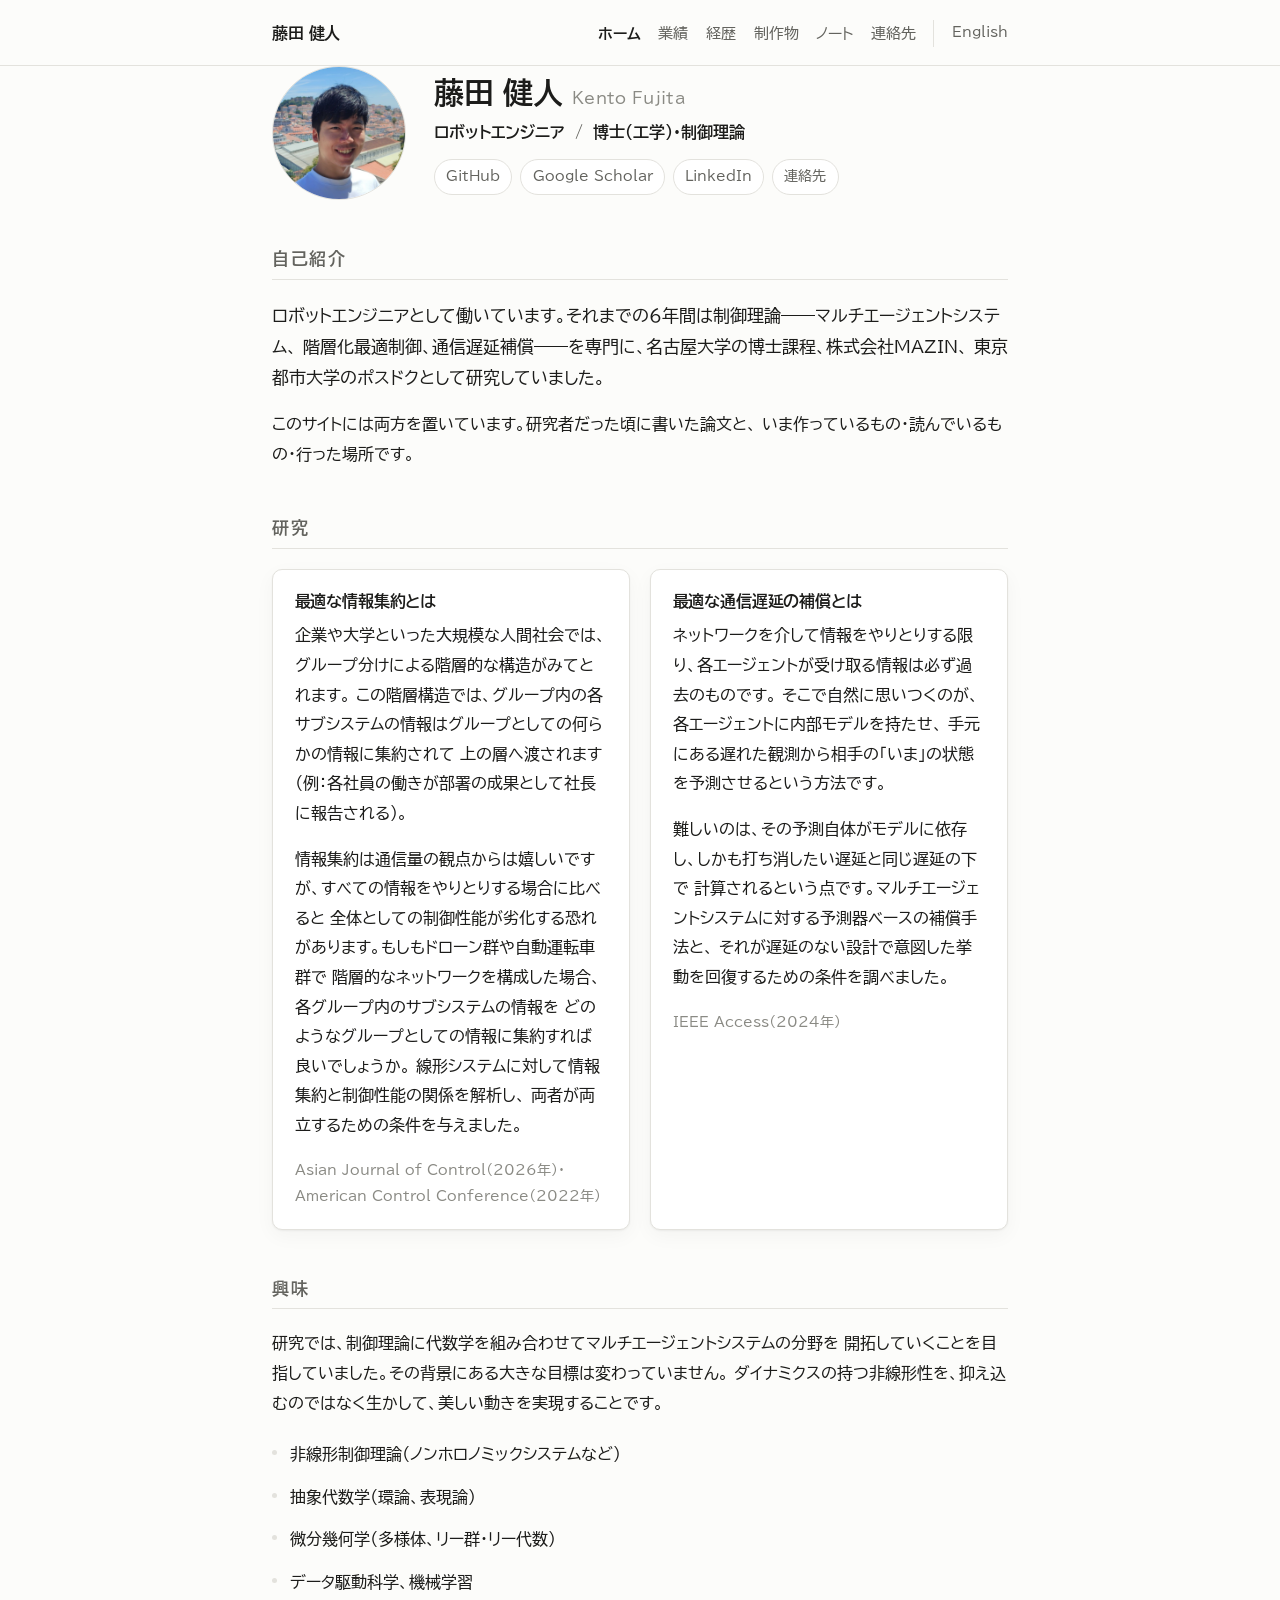
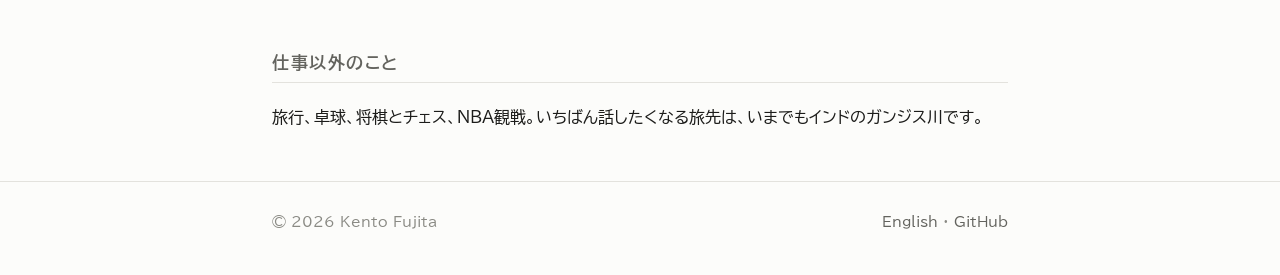
==== commit 40aac45a: "Revert the type-scale redesign and drop the research figures Back to the layout from 3c83d67: hero p" ====
--- a/ja/index.html
+++ b/ja/index.html
@@ -27,120 +27,74 @@
 <main class="wrap">
 
   <div class="hero">
-    <p class="hero-latin">Kento Fujita</p>
-    <h1 class="hero-name">藤田健人</h1>
-    <p class="hero-role">ロボットエンジニア &nbsp;·&nbsp; 博士（工学）・制御理論</p>
-    <ul class="linkrow">
-      <li><a href="https://github.com/KennyFujita">GitHub</a></li>
-      <li><a href="https://scholar.google.com/citations?hl=en&amp;user=qDLfMhMAAAAJ">Google Scholar</a></li>
-      <li><a href="https://www.linkedin.com/in/fujita-kento-control/">LinkedIn</a></li>
-      <li><a href="/ja/contact.html">連絡先</a></li>
-    </ul>
+    <img class="hero-photo" src="/assets/img/profile.jpg" alt="藤田健人" width="600" height="600">
+    <div class="hero-text">
+      <h1>藤田 健人<span class="name-ja">Kento Fujita</span></h1>
+      <p class="role"><strong>ロボットエンジニア</strong> &nbsp;/&nbsp; <strong>博士（工学）・制御理論</strong></p>
+      <ul class="linkrow">
+        <li><a href="https://github.com/KennyFujita">GitHub</a></li>
+        <li><a href="https://scholar.google.com/citations?hl=en&amp;user=qDLfMhMAAAAJ">Google Scholar</a></li>
+        <li><a href="https://www.linkedin.com/in/fujita-kento-control/">LinkedIn</a></li>
+        <li><a href="/ja/contact.html">連絡先</a></li>
+      </ul>
+    </div>
   </div>
 
   <section>
     <h2>自己紹介</h2>
-    <div class="about">
-      <img class="about-photo" src="/assets/img/profile.jpg" alt="藤田健人" width="600" height="600">
-      <div class="about-text">
-        <p class="lead">
-          ロボットエンジニアとして働いています。それまでの6年間は制御理論——マルチエージェントシステム、
-          階層化最適制御、通信遅延補償——を専門にしていました。
-        </p>
-        <p>
-          名古屋大学で博士号を取り、その後は株式会社MAZINで研究職、東京都市大学でポスドクを務めました。
-          このサイトには両方を置いています。研究者だった頃に書いた論文と、
-          いま作っているもの・読んでいるもの・行った場所です。
-        </p>
-      </div>
-    </div>
+    <p class="lead">
+      ロボットエンジニアとして働いています。それまでの6年間は制御理論——マルチエージェントシステム、
+      階層化最適制御、通信遅延補償——を専門に、名古屋大学の博士課程、株式会社MAZIN、
+      東京都市大学のポスドクとして研究していました。
+    </p>
+    <p>
+      このサイトには両方を置いています。研究者だった頃に書いた論文と、
+      いま作っているもの・読んでいるもの・行った場所です。
+    </p>
   </section>
 
   <section>
     <h2>研究</h2>
+    <div class="cards">
 
-    <article class="research-item">
-      <h3>最適な情報集約とは</h3>
-      <p>
-        企業や大学といった大規模な人間社会では、グループ分けによる階層的な構造がみてとれます。
-        この階層構造では、グループ内の各サブシステムの情報はグループとしての何らかの情報に集約されて
-        上の層へ渡されます（例：各社員の働きが部署の成果として社長に報告される）。
-      </p>
+      <article class="card">
+        <h3>最適な情報集約とは</h3>
+        <p>
+          企業や大学といった大規模な人間社会では、グループ分けによる階層的な構造がみてとれます。
+          この階層構造では、グループ内の各サブシステムの情報はグループとしての何らかの情報に集約されて
+          上の層へ渡されます（例：各社員の働きが部署の成果として社長に報告される）。
+        </p>
+        <p>
+          情報集約は通信量の観点からは嬉しいですが、すべての情報をやりとりする場合に比べると
+          全体としての制御性能が劣化する恐れがあります。もしもドローン群や自動運転車群で
+          階層的なネットワークを構成した場合、各グループ内のサブシステムの情報を
+          どのようなグループとしての情報に集約すれば良いでしょうか。
+          線形システムに対して情報集約と制御性能の関係を解析し、
+          両者が両立するための条件を与えました。
+        </p>
+        <p class="note">
+          Asian Journal of Control（2026年）・American Control Conference（2022年）
+        </p>
+      </article>
 
-      <figure>
-        <img src="/assets/img/fig-aggregation.jpg" alt="下の層にいる各グループのエージェントの状態が、ひとつの代表値に集約され、上の層ではその代表値だけがやりとりされる様子">
-        <figcaption>
-          各グループは自分のエージェントの状態をひとつの代表値に集約し、
-          上の層ではその代表値だけがやりとりされる。出典：
-          <a href="https://doi.org/10.1002/asjc.3786">Fujita &amp; Tsubakino, Asian Journal of Control, 2026</a>
-        </figcaption>
-      </figure>
+      <article class="card">
+        <h3>最適な通信遅延の補償とは</h3>
+        <p>
+          ネットワークを介して情報をやりとりする限り、各エージェントが受け取る情報は必ず過去のものです。
+          そこで自然に思いつくのが、各エージェントに内部モデルを持たせ、
+          手元にある遅れた観測から相手の「いま」の状態を予測させるという方法です。
+        </p>
+        <p>
+          難しいのは、その予測自体がモデルに依存し、しかも打ち消したい遅延と同じ遅延の下で
+          計算されるという点です。マルチエージェントシステムに対する予測器ベースの補償手法と、
+          それが遅延のない設計で意図した挙動を回復するための条件を調べました。
+        </p>
+        <p class="note">
+          IEEE Access（2024年）
+        </p>
+      </article>
 
-      <p>
-        情報集約は通信量の観点からは嬉しいですが、すべての情報をやりとりする場合に比べると
-        全体としての制御性能が劣化する恐れがあります。もしもドローン群や自動運転車群で
-        階層的なネットワークを構成した場合、各グループ内のサブシステムの情報を
-        どのようなグループとしての情報に集約すれば良いでしょうか。
-        線形システムに対して情報集約と制御性能の関係を解析し、両者が両立するための条件を与えました。
-      </p>
-
-      <div class="table-scroll">
-        <table class="level-table">
-          <thead>
-            <tr><th>階層</th><th>システム</th><th>目的</th></tr>
-          </thead>
-          <tbody>
-            <tr>
-              <td class="lv">3</td>
-              <td>システム全体</td>
-              <td>グループ間の協調<span class="eg">例：グループ平均位置の相対的な安定化</span></td>
-            </tr>
-            <tr>
-              <td class="lv">2</td>
-              <td>個体からなる各グループ</td>
-              <td>個体間の協調<span class="eg">例：相対位置の安定化</span></td>
-            </tr>
-            <tr>
-              <td class="lv">1</td>
-              <td>各個体</td>
-              <td>個体ごとの目的<span class="eg">例：速度の安定化</span></td>
-            </tr>
-          </tbody>
-        </table>
-      </div>
-
-      <p class="note">
-        Asian Journal of Control（2026年）・American Control Conference（2022年）
-      </p>
-    </article>
-
-    <article class="research-item">
-      <h3>最適な通信遅延の補償とは</h3>
-      <p>
-        ネットワークを介して情報をやりとりする限り、各エージェントが受け取る情報は必ず過去のものです。
-        そこで自然に思いつくのが、各エージェントに内部モデルを持たせ、
-        手元にある遅れた観測から相手の「いま」の状態を予測させるという方法です。
-      </p>
-
-      <figure class="figure--natural">
-        <img src="/assets/img/fig-delay.jpg" alt="通信遅延のもとで各エージェントが互いの状態を予測する様子。補償ありの軌道は無遅延の場合と一致して安定し、補償なしの軌道は発散する。">
-        <figcaption>
-          補償を入れた場合の軌道は無遅延の設計と一致して安定するが、
-          補償がない場合は発散する。出典：
-          <a href="https://doi.org/10.1109/ACCESS.2024.3520957">Fujita &amp; Tsubakino, IEEE Access, 2024</a>
-        </figcaption>
-      </figure>
-
-      <p>
-        難しいのは、その予測自体がモデルに依存し、しかも打ち消したい遅延と同じ遅延の下で
-        計算されるという点です。マルチエージェントシステムに対する予測器ベースの補償手法と、
-        それが遅延のない設計で意図した挙動を回復するための条件を調べました。
-      </p>
-      <p class="note">
-        IEEE Access（2024年）
-      </p>
-    </article>
-
+    </div>
   </section>
 
   <section>
--- a/assets/style.css
+++ b/assets/style.css
@@ -2,11 +2,6 @@
    Kento Fujita — personal site
    Single stylesheet for every page (English and Japanese).
    No build step, no JavaScript.
-
-   Typography-led layout: the page is carried by scale contrast and whitespace
-   rather than imagery. Display type is ~4x the body size, sections are
-   numbered by CSS counters, and text sits on a narrow measure while figures
-   break out wider.
 
    Japanese text uses BIZ UDPGothic (Morisawa, SIL OFL) — a universal-design
    gothic. Google Fonts splits it into ~250 unicode-range subsets, so a page
@@ -15,9 +10,6 @@
    ========================================================================== */
 
 @import url("https://fonts.googleapis.com/css2?family=BIZ+UDPGothic:wght@400;700&display=swap");
-
-/* Palette is unchanged from the first version — only the type scale moved.
-   --rule is the hairline under section headings; it tracks the text colour. */
 
 :root {
   --bg: #fcfcfa;
@@ -26,12 +18,11 @@
   --muted: #63635e;
   --faint: #8a8a84;
   --border: #e3e2dd;
-  --rule: #1c1c1a;
   --accent: #275b87;
   --accent-soft: #eef3f8;
-  --radius: 8px;
-  --measure: 44rem;
-  --wide: 58rem;
+  --shadow: 0 1px 2px rgba(20, 20, 18, 0.05), 0 6px 20px rgba(20, 20, 18, 0.04);
+  --radius: 10px;
+  --measure: 46rem;
 }
 
 @media (prefers-color-scheme: dark) {
@@ -42,12 +33,13 @@
     --muted: #a6a6a1;
     --faint: #85857f;
     --border: #2e3036;
-    --rule: #e7e7e4;
     --accent: #8ab6dd;
     --accent-soft: #222932;
-  }
-}
-
+    --shadow: 0 1px 2px rgba(0, 0, 0, 0.3), 0 6px 20px rgba(0, 0, 0, 0.25);
+  }
+}
+
+/* The theme toggle on hosted pages stamps data-theme on <html>; it must win. */
 :root[data-theme="light"] {
   --bg: #fcfcfa;
   --surface: #ffffff;
@@ -55,7 +47,6 @@
   --muted: #63635e;
   --faint: #8a8a84;
   --border: #e3e2dd;
-  --rule: #1c1c1a;
   --accent: #275b87;
   --accent-soft: #eef3f8;
 }
@@ -67,7 +58,6 @@
   --muted: #a6a6a1;
   --faint: #85857f;
   --border: #2e3036;
-  --rule: #e7e7e4;
   --accent: #8ab6dd;
   --accent-soft: #222932;
 }
@@ -85,8 +75,8 @@
   font-family: -apple-system, BlinkMacSystemFont, "Segoe UI", "Helvetica Neue",
     "BIZ UDPGothic", "Hiragino Sans", "Hiragino Kaku Gothic ProN",
     "Noto Sans JP", Meiryo, sans-serif;
-  font-size: 17px;
-  line-height: 1.8;
+  font-size: 16px;
+  line-height: 1.85;
 }
 
 a {
@@ -99,8 +89,16 @@
   border-bottom-color: currentColor;
 }
 
+h1,
+h2,
+h3 {
+  line-height: 1.35;
+  font-weight: 650;
+  letter-spacing: -0.01em;
+}
+
 p {
-  margin: 0 0 1.1em;
+  margin: 0 0 1em;
 }
 
 img {
@@ -121,75 +119,143 @@
 .wrap {
   max-width: var(--measure);
   margin: 0 auto;
-  padding: 0 1.5rem;
+  padding: 0 1.25rem;
 }
 
 main {
-  padding: 4rem 0 6rem;
-  counter-reset: sec;
-}
-
-main > section {
-  margin: 0 0 5.5rem;
-  counter-increment: sec;
-}
-
-main > section:last-child {
-  margin-bottom: 0;
-}
-
-/* Numbered section rules: "01 — RESEARCH" over a hairline. */
-main > section > h2 {
-  font-size: 0.78rem;
+  padding: 2.5rem 0 4rem;
+}
+
+section {
+  margin: 0 0 3rem;
+}
+
+section > h2 {
+  font-size: 1.05rem;
+  text-transform: uppercase;
+  letter-spacing: 0.09em;
+  color: var(--muted);
   font-weight: 600;
-  text-transform: uppercase;
-  letter-spacing: 0.18em;
-  color: var(--muted);
-  margin: 0 0 2rem;
-  padding-top: 1rem;
-  border-top: 1px solid var(--rule);
-  line-height: 1.5;
-}
-
-main > section > h2::before {
-  content: counter(sec, decimal-leading-zero) "\00a0\00a0—\00a0\00a0";
-  color: var(--faint);
+  margin: 0 0 1.25rem;
+  padding-bottom: 0.5rem;
+  border-bottom: 1px solid var(--border);
+}
+
+/* ------------------------------------------------------------- header ---- */
+
+.site-header {
+  border-bottom: 1px solid var(--border);
+  background: var(--bg);
+}
+
+.site-header .wrap {
+  display: flex;
+  flex-wrap: wrap;
+  align-items: baseline;
+  gap: 0.5rem 1.5rem;
+  padding-top: 1.1rem;
+  padding-bottom: 1.1rem;
+}
+
+.brand {
+  font-weight: 650;
+  font-size: 1.02rem;
+  color: var(--fg);
+  letter-spacing: -0.01em;
+  border-bottom: none;
+}
+
+.brand:hover {
+  color: var(--accent);
+}
+
+.site-nav {
+  display: flex;
+  flex-wrap: wrap;
+  gap: 0.25rem 1.1rem;
+  margin-left: auto;
+  font-size: 0.92rem;
+}
+
+.site-nav a {
+  color: var(--muted);
+  border-bottom: none;
+}
+
+.site-nav a:hover {
+  color: var(--fg);
+}
+
+.site-nav a[aria-current="page"] {
+  color: var(--fg);
+  font-weight: 600;
+}
+
+.lang-switch {
+  font-size: 0.85rem;
+  color: var(--faint);
+  padding-left: 1.1rem;
+  border-left: 1px solid var(--border);
 }
 
 /* --------------------------------------------------------------- hero ---- */
 
 .hero {
-  margin: 0 0 6rem;
-}
-
-.hero-name {
-  font-size: clamp(3.4rem, 13vw, 6.5rem);
-  line-height: 0.9;
-  letter-spacing: -0.04em;
-  font-weight: 700;
-  margin: 0 0 1.5rem;
-}
-
-:lang(ja) .hero-name {
-  letter-spacing: -0.01em;
-  line-height: 1.02;
-}
-
-.hero-latin {
-  font-size: 0.82rem;
-  letter-spacing: 0.2em;
-  text-transform: uppercase;
-  color: var(--faint);
-  margin: 0 0 0.4rem;
-}
-
-.hero-role {
-  font-size: 1.15rem;
-  color: var(--fg);
-  margin: 0 0 2rem;
-  padding-top: 1.1rem;
-  border-top: 1px solid var(--rule);
-  max-width: 30rem;
+  display: flex;
+  flex-wrap: wrap;
+  align-items: center;
+  gap: 1.75rem;
+  margin-bottom: 3rem;
+}
+
+.hero-photo {
+  width: 132px;
+  height: 132px;
+  border-radius: 50%;
+  object-fit: cover;
+  background: var(--accent-soft);
+  border: 1px solid var(--border);
+  flex: none;
+}
+
+.hero-photo--placeholder {
+  display: flex;
+  align-items: center;
+  justify-content: center;
+  color: var(--faint);
+  font-size: 0.72rem;
+  text-align: center;
+  line-height: 1.4;
+  padding: 0.5rem;
+  box-sizing: border-box;
+}
+
+.hero-text {
+  flex: 1 1 16rem;
+}
+
+.hero h1 {
+  margin: 0 0 0.3rem;
+  font-size: 1.9rem;
+}
+
+.hero .name-ja {
+  color: var(--faint);
+  font-size: 1rem;
+  font-weight: 400;
+  margin-left: 0.6rem;
+  letter-spacing: 0.02em;
+}
+
+.hero .role {
+  margin: 0 0 0.75rem;
+  color: var(--muted);
+  font-size: 1rem;
+}
+
+.hero .role strong {
+  color: var(--fg);
+  font-weight: 600;
 }
 
 /* -------------------------------------------------------------- links ---- */
@@ -197,7 +263,7 @@
 .linkrow {
   display: flex;
   flex-wrap: wrap;
-  gap: 0.45rem;
+  gap: 0.5rem;
   margin: 0;
   padding: 0;
   list-style: none;
@@ -205,12 +271,12 @@
 
 .linkrow a {
   display: inline-block;
-  font-size: 0.82rem;
-  letter-spacing: 0.04em;
-  padding: 0.3rem 0.9rem;
+  font-size: 0.86rem;
+  padding: 0.25rem 0.7rem;
   border: 1px solid var(--border);
   border-radius: 999px;
   color: var(--muted);
+  background: var(--surface);
 }
 
 .linkrow a:hover {
@@ -218,98 +284,10 @@
   border-color: var(--accent);
 }
 
-/* ------------------------------------------------------------- header ---- */
-
-.site-header {
-  border-bottom: 1px solid var(--border);
-}
-
-.site-header .wrap {
-  display: flex;
-  flex-wrap: wrap;
-  align-items: baseline;
-  gap: 0.4rem 1.5rem;
-  padding-top: 1.15rem;
-  padding-bottom: 1.15rem;
-  max-width: var(--wide);
-}
-
-.brand {
-  font-weight: 700;
-  font-size: 0.9rem;
-  letter-spacing: 0.02em;
-  color: var(--fg);
-  border-bottom: none;
-}
-
-.brand:hover {
-  color: var(--accent);
-}
-
-.site-nav {
-  display: flex;
-  flex-wrap: wrap;
-  gap: 0.2rem 1.15rem;
-  margin-left: auto;
-  font-size: 0.82rem;
-  letter-spacing: 0.03em;
-}
-
-.site-nav a {
-  color: var(--muted);
-  border-bottom: none;
-}
-
-.site-nav a:hover {
-  color: var(--fg);
-}
-
-.site-nav a[aria-current="page"] {
-  color: var(--fg);
-  font-weight: 700;
-}
-
-.lang-switch {
-  font-size: 0.78rem;
-  color: var(--faint);
-  padding-left: 1.15rem;
-  border-left: 1px solid var(--border);
-}
-
-/* -------------------------------------------------------------- about ---- */
-
-.about {
-  display: flex;
-  flex-wrap: wrap;
-  gap: 2rem;
-  align-items: flex-start;
-}
-
-.about-photo {
-  width: 150px;
-  height: 150px;
-  border-radius: 50%;
-  object-fit: cover;
-  border: 1px solid var(--border);
-  flex: none;
-}
-
-.about-text {
-  flex: 1 1 20rem;
-}
-
-.about-text > :last-child {
-  margin-bottom: 0;
-}
-
 /* ---------------------------------------------------------- text bits ---- */
 
-/* The one paragraph per page that is allowed to be big. */
 .lead {
-  font-size: 1.3rem;
-  line-height: 1.6;
-  letter-spacing: -0.005em;
-  margin-bottom: 1.4rem;
+  font-size: 1.05rem;
 }
 
 .muted {
@@ -317,160 +295,29 @@
 }
 
 .note {
-  font-size: 0.86rem;
-  line-height: 1.7;
-  color: var(--faint);
-}
-
-main > h1 {
-  font-size: clamp(2.2rem, 6vw, 3.2rem);
-  line-height: 1.05;
-  letter-spacing: -0.03em;
-  font-weight: 700;
-  margin: 0 0 0.6rem;
-}
-
-main > h1 + .note {
-  margin: 0 0 4rem;
-}
-
-/* ----------------------------------------------------------- research ---- */
-
-.research-item {
-  margin: 0 0 4.5rem;
-}
-
-.research-item:last-child {
-  margin-bottom: 0;
-}
-
-.research-item h3 {
-  font-size: clamp(1.5rem, 3.6vw, 2rem);
-  line-height: 1.25;
-  letter-spacing: -0.02em;
-  font-weight: 700;
-  margin: 0 0 1.4rem;
-  max-width: 24ch;
-}
-
-/* Figures break out wider than the text measure. */
-figure {
-  width: min(var(--wide), 100%);
-  margin: 2.5rem 0;
-}
-
-@media (min-width: 60rem) {
-  figure {
-    margin-left: 50%;
-    transform: translateX(-50%);
-  }
-}
-
-figure img {
-  display: block;
-  width: 100%;
-  box-sizing: border-box;
-  /* Paper figures are drawn on white; keep a light plate in both themes. */
-  background: #fff;
-  padding: 1.4rem;
+  font-size: 0.88rem;
+  color: var(--faint);
+}
+
+/* ------------------------------------------------------------- cards ----- */
+
+.cards {
+  display: grid;
+  gap: 1.25rem;
+  grid-template-columns: repeat(auto-fit, minmax(17rem, 1fr));
+}
+
+.card {
+  background: var(--surface);
   border: 1px solid var(--border);
   border-radius: var(--radius);
-}
-
-/* For source images that are smaller than the wide column — never upscale. */
-.figure--natural {
-  width: min(44rem, 100%);
-}
-
-.figure--natural img {
-  max-width: 660px;
-  margin-left: auto;
-  margin-right: auto;
-}
-
-figcaption {
-  font-size: 0.82rem;
-  line-height: 1.65;
-  color: var(--faint);
-  margin-top: 0.8rem;
-}
-
-/* ---------------------------------------------------------- level table -- */
-
-.table-scroll {
-  width: min(var(--wide), 100%);
-  overflow-x: auto;
-  margin: 2.5rem 0;
-}
-
-@media (min-width: 60rem) {
-  .table-scroll {
-    margin-left: 50%;
-    transform: translateX(-50%);
-  }
-}
-
-.level-table {
-  border-collapse: collapse;
-  width: 100%;
-  min-width: 34rem;
-  font-size: 0.94rem;
-}
-
-.level-table th {
-  text-align: left;
-  font-size: 0.72rem;
-  text-transform: uppercase;
-  letter-spacing: 0.16em;
-  color: var(--faint);
-  font-weight: 600;
-  padding: 0 1rem 0.7rem 0;
-  border-bottom: 1px solid var(--rule);
-}
-
-.level-table td {
-  padding: 1.1rem 1rem 1.1rem 0;
-  border-bottom: 1px solid var(--border);
-  vertical-align: baseline;
-}
-
-.level-table tr:last-child td {
-  border-bottom: none;
-}
-
-.level-table .lv {
-  font-size: 1.9rem;
-  font-weight: 700;
-  line-height: 1;
-  color: var(--faint);
-  font-variant-numeric: tabular-nums;
-  width: 1.5em;
-}
-
-.level-table .eg {
-  display: block;
-  font-size: 0.84rem;
-  color: var(--muted);
-}
-
-/* ------------------------------------------------------------- cards ----- */
-
-.cards {
-  display: grid;
-  gap: 1.5rem;
-  grid-template-columns: repeat(auto-fit, minmax(17rem, 1fr));
-}
-
-.card {
-  border: 1px solid var(--border);
-  border-radius: var(--radius);
-  padding: 1.5rem;
+  padding: 1.25rem 1.35rem;
+  box-shadow: var(--shadow);
 }
 
 .card h3 {
-  margin: 0 0 0.7rem;
-  font-size: 1.15rem;
-  letter-spacing: -0.01em;
+  margin: 0 0 0.6rem;
+  font-size: 1.02rem;
 }
 
 .card p:last-child {
@@ -478,17 +325,21 @@
 }
 
 .card .card-meta {
-  font-size: 0.74rem;
-  text-transform: uppercase;
-  letter-spacing: 0.14em;
-  color: var(--faint);
-  margin-bottom: 0.6rem;
+  font-size: 0.82rem;
+  color: var(--faint);
+  margin-bottom: 0.5rem;
 }
 
 /* ------------------------------------------------------- publications ---- */
 
 .pub-group {
-  margin-bottom: 2.5rem;
+  margin-bottom: 2.25rem;
+}
+
+.pub-group h3 {
+  font-size: 0.95rem;
+  margin: 0 0 0.9rem;
+  color: var(--fg);
 }
 
 .pub-list {
@@ -500,25 +351,26 @@
 
 .pub-list > li {
   position: relative;
-  padding: 0 0 1.4rem 2.6rem;
+  padding: 0 0 1.05rem 2.2rem;
   counter-increment: pub;
-  font-size: 0.96rem;
-  line-height: 1.7;
 }
 
 .pub-list > li::before {
-  content: counter(pub, decimal-leading-zero);
+  content: "[" counter(pub) "]";
   position: absolute;
   left: 0;
-  top: 0.28em;
-  color: var(--faint);
-  font-size: 0.76rem;
-  letter-spacing: 0.06em;
+  top: 0;
+  color: var(--faint);
+  font-size: 0.85rem;
   font-variant-numeric: tabular-nums;
 }
 
+.pub-list .authors {
+  color: var(--fg);
+}
+
 .pub-list .title {
-  font-weight: 700;
+  font-weight: 600;
 }
 
 .pub-list .venue {
@@ -528,7 +380,7 @@
 
 .pub-list .orig {
   display: block;
-  font-size: 0.84rem;
+  font-size: 0.85rem;
   color: var(--faint);
   font-style: normal;
 }
@@ -541,12 +393,11 @@
 
 .pub-list .award {
   display: inline-block;
-  font-size: 0.74rem;
-  letter-spacing: 0.04em;
+  font-size: 0.78rem;
   color: var(--accent);
   background: var(--accent-soft);
   border-radius: 4px;
-  padding: 0 0.45em;
+  padding: 0 0.4em;
   margin-left: 0.3em;
   white-space: nowrap;
 }
@@ -562,9 +413,9 @@
 .timeline > li {
   display: flex;
   flex-wrap: wrap;
-  gap: 0.1rem 2rem;
-  padding: 1.1rem 0;
-  border-bottom: 1px solid var(--border);
+  gap: 0.1rem 1.5rem;
+  padding: 0.75rem 0;
+  border-bottom: 1px dashed var(--border);
 }
 
 .timeline > li:last-child {
@@ -573,11 +424,10 @@
 
 .timeline .when {
   flex: 0 0 9.5rem;
-  color: var(--faint);
-  font-size: 0.8rem;
-  letter-spacing: 0.05em;
+  color: var(--muted);
+  font-size: 0.88rem;
   font-variant-numeric: tabular-nums;
-  padding-top: 0.4rem;
+  padding-top: 0.15rem;
 }
 
 .timeline .what {
@@ -585,14 +435,13 @@
 }
 
 .timeline .what strong {
-  font-weight: 700;
+  font-weight: 600;
 }
 
 .timeline .what .sub {
   display: block;
   color: var(--muted);
   font-size: 0.89rem;
-  line-height: 1.65;
 }
 
 .plain-list {
@@ -602,22 +451,24 @@
 }
 
 .plain-list > li {
-  padding: 0.65rem 0;
-  border-bottom: 1px solid var(--border);
-  font-size: 0.96rem;
-}
-
-.plain-list > li:last-child {
-  border-bottom: none;
+  padding: 0.4rem 0 0.4rem 1.1rem;
+  position: relative;
+}
+
+.plain-list > li::before {
+  content: "";
+  position: absolute;
+  left: 0;
+  top: 1.02em;
+  width: 5px;
+  height: 5px;
+  border-radius: 50%;
+  background: var(--border);
 }
 
 .plain-list .when {
-  display: inline-block;
-  min-width: 9.5rem;
-  color: var(--faint);
-  font-size: 0.8rem;
-  letter-spacing: 0.05em;
-  font-variant-numeric: tabular-nums;
+  color: var(--faint);
+  font-size: 0.88rem;
 }
 
 /* -------------------------------------------------------------- notes ---- */
@@ -629,36 +480,36 @@
 }
 
 .note-list > li {
-  padding: 1.1rem 0;
+  padding: 0.85rem 0;
   border-bottom: 1px solid var(--border);
   display: flex;
   flex-wrap: wrap;
   align-items: baseline;
-  gap: 0.3rem 1.1rem;
+  gap: 0.3rem 0.9rem;
 }
 
 .note-list .date {
   color: var(--faint);
-  font-size: 0.8rem;
+  font-size: 0.85rem;
   font-variant-numeric: tabular-nums;
   flex: 0 0 6rem;
 }
 
 .tag {
   display: inline-block;
-  font-size: 0.7rem;
-  letter-spacing: 0.12em;
+  font-size: 0.74rem;
+  letter-spacing: 0.04em;
   text-transform: uppercase;
   color: var(--muted);
   border: 1px solid var(--border);
   border-radius: 999px;
-  padding: 0 0.65em;
+  padding: 0 0.55em;
 }
 
 .empty-state {
   border: 1px dashed var(--border);
   border-radius: var(--radius);
-  padding: 3rem 1.5rem;
+  padding: 2rem 1.5rem;
   text-align: center;
   color: var(--muted);
 }
@@ -667,18 +518,16 @@
 
 .site-footer {
   border-top: 1px solid var(--border);
-  padding: 2rem 0 3rem;
-  color: var(--faint);
-  font-size: 0.8rem;
-  letter-spacing: 0.03em;
+  padding: 1.75rem 0 2.5rem;
+  color: var(--faint);
+  font-size: 0.86rem;
 }
 
 .site-footer .wrap {
   display: flex;
   flex-wrap: wrap;
-  gap: 0.4rem 1.5rem;
+  gap: 0.4rem 1.25rem;
   justify-content: space-between;
-  max-width: var(--wide);
 }
 
 .site-footer a {
@@ -688,43 +537,30 @@
 /* --------------------------------------------------------- small screens - */
 
 @media (max-width: 34rem) {
-  body {
-    font-size: 16px;
-  }
-
-  main {
-    padding-top: 2.75rem;
-  }
-
   .hero {
-    margin-bottom: 4rem;
-  }
-
-  main > section {
-    margin-bottom: 4rem;
-  }
-
-  .lead {
-    font-size: 1.15rem;
-  }
-
-  .about-photo {
-    width: 110px;
-    height: 110px;
-  }
-
-  .timeline .when,
-  .plain-list .when {
+    gap: 1.25rem;
+  }
+
+  .hero-photo {
+    width: 96px;
+    height: 96px;
+  }
+
+  .hero h1 {
+    font-size: 1.6rem;
+  }
+
+  .hero .name-ja {
+    display: block;
+    margin-left: 0;
+  }
+
+  .timeline .when {
     flex-basis: 100%;
-    min-width: 0;
   }
 
   .note-list .date {
     flex-basis: auto;
-  }
-
-  figure img {
-    padding: 0.8rem;
   }
 }
 
